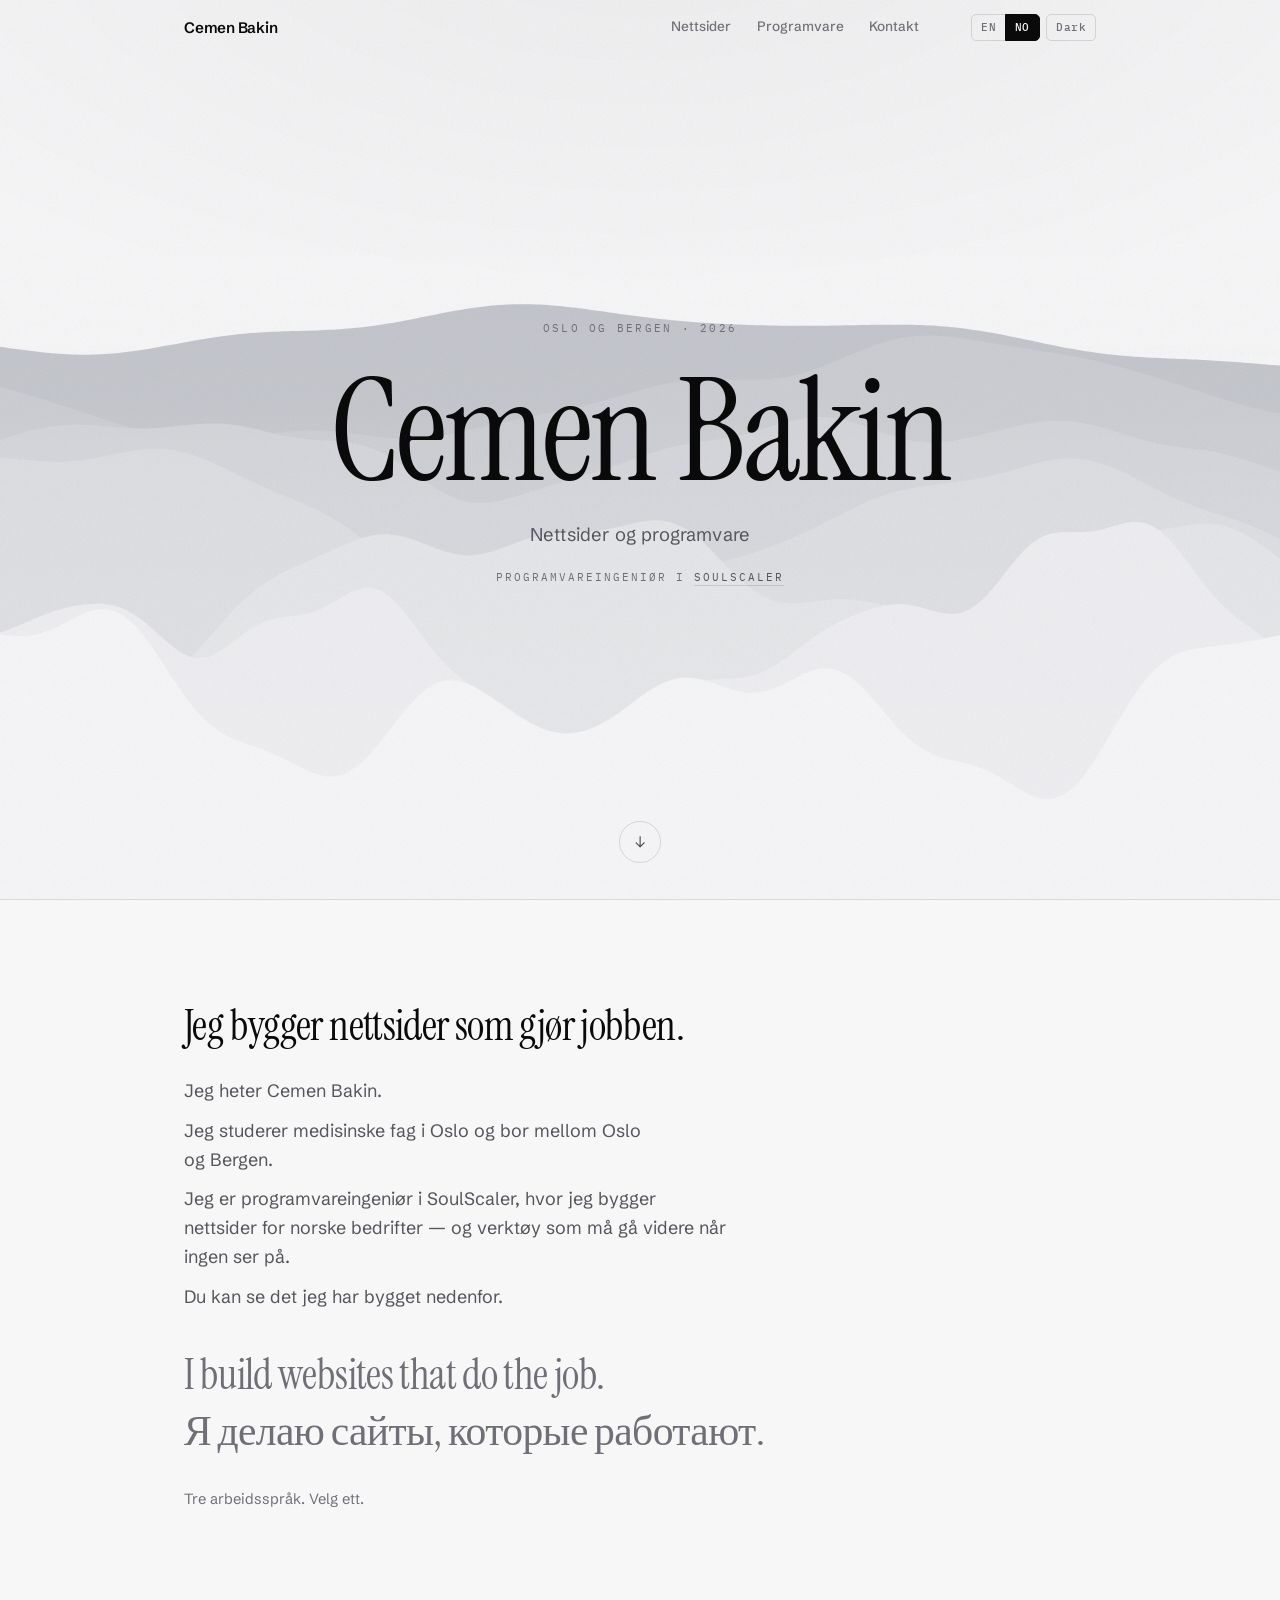
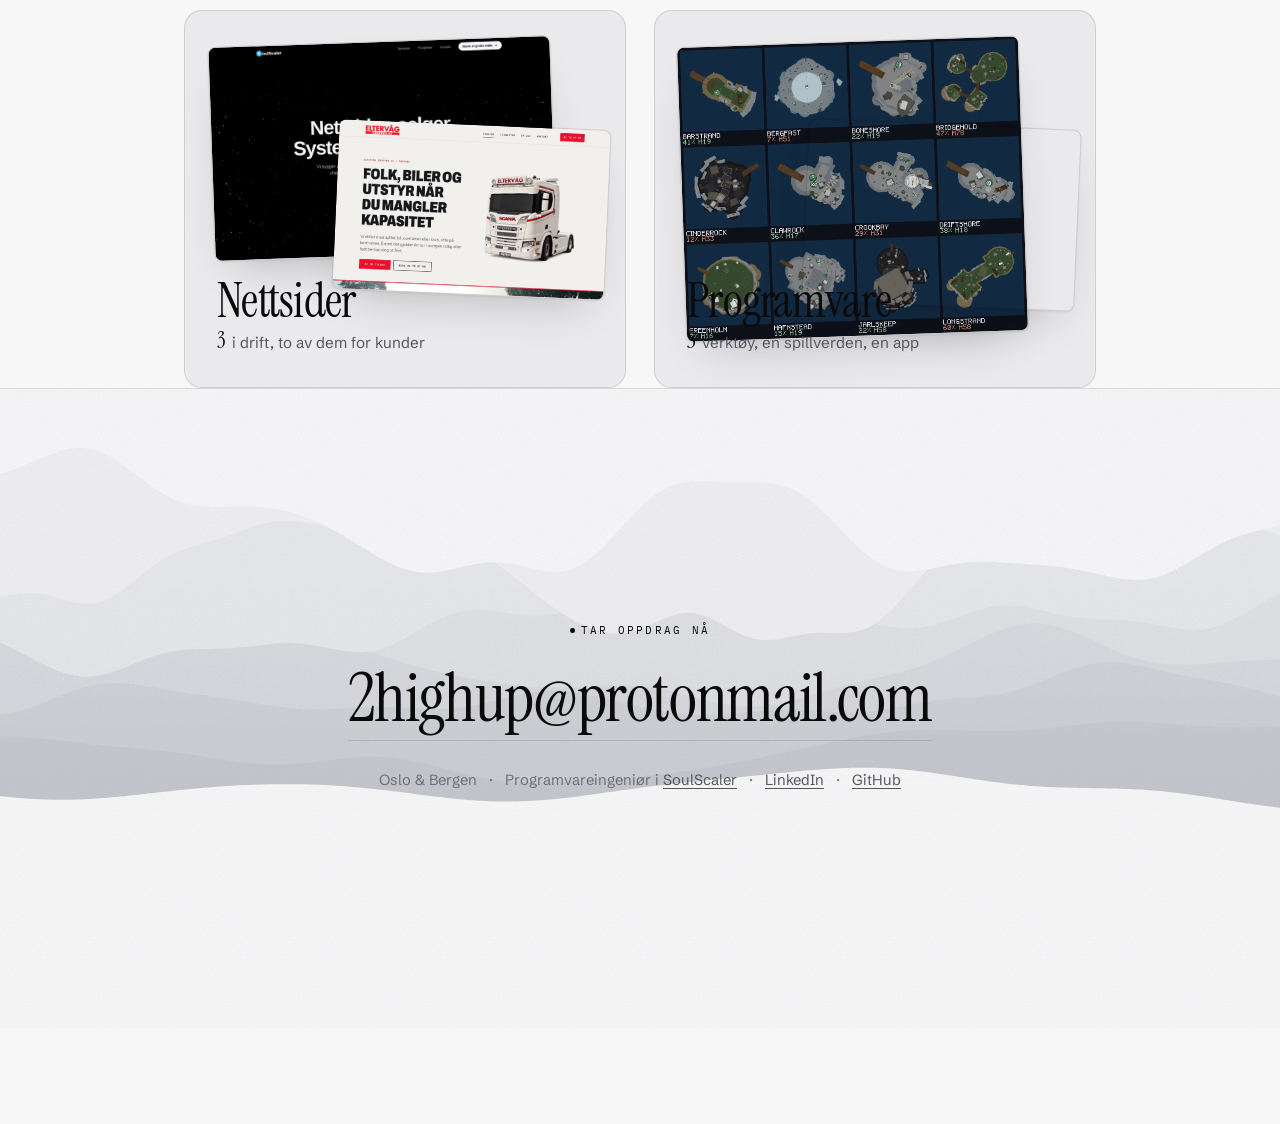
==== index.html @ 37d8dcf6 "Lead the home page with the introduction, then the work The doors came first and the introduction af" ====
<!doctype html>
<html lang="nb" data-lang="nb">
<head>
<meta charset="utf-8">
<meta name="viewport" content="width=device-width, initial-scale=1">
<title>Cemen Bakin — nettsider og programvare</title>
<meta name="description" content="Cemen Bakin er programvareingeniør i SoulScaler og bygger nettsider og programvare for norske bedrifter. Oslo og Bergen; norsk, engelsk og russisk.">
<meta name="color-scheme" content="light dark">
<link rel="canonical" href="https://cemenbakin.no/">
<link rel="icon" href="assets/favicon.svg" type="image/svg+xml">
<meta property="og:title" content="Cemen Bakin — nettsider og programvare">
<meta property="og:description" content="Nettsider og programvare som gjør jobben, og beviser at de gjorde den. Utvalgt arbeid, 2026.">
<meta property="og:type" content="website">
<meta property="og:url" content="https://cemenbakin.no/">
<meta property="og:locale" content="nb_NO">
<meta property="og:site_name" content="Cemen Bakin">
<meta property="og:image" content="https://cemenbakin.no/assets/share.jpg">
<meta property="og:image:width" content="1200">
<meta property="og:image:height" content="630">
<meta property="og:image:alt" content="Cemen Bakin — nettsider og programvare. Programvareingeniør i SoulScaler.">
<meta name="twitter:card" content="summary_large_image">
<link rel="preconnect" href="https://fonts.googleapis.com">
<link rel="preconnect" href="https://fonts.gstatic.com" crossorigin>
<link rel="stylesheet" href="https://fonts.googleapis.com/css2?family=Instrument+Serif:ital@0;1&family=Schibsted+Grotesk:wght@400;500;600;700&family=IBM+Plex+Mono:wght@400;500&display=swap">
<link rel="stylesheet" href="styles.css?v=5">
<style>@view-transition { navigation: auto; }</style>
</head>
<body>

<a class="skip" href="#content" lang="en">Skip to the content</a>
<a class="skip" href="#content" lang="nb">Hopp til innholdet</a>

<!-- One piece of chrome, not three. The bar carries identity, position and the
     two switches; it is also the only thing on the page that changes state as
     you scroll, so the motion is information rather than atmosphere. -->
<header class="topbar" id="topbar">
  <div class="bar">
    <a class="wordmark" href="index.html">Cemen&nbsp;Bakin</a>

    <nav class="secnav" aria-label="Seksjoner" data-l10n="sections">
      <a href="nettsider.html"><span lang="en">Websites</span><span lang="nb">Nettsider</span></a>
      <a href="programvare.html"><span lang="en">Software</span><span lang="nb">Programvare</span></a>
      <a href="#contact"><span lang="en">Contact</span><span lang="nb">Kontakt</span></a>
    </nav>

    <div class="controls">
      <div class="seg" role="group" aria-label="Språk" data-l10n="language">
        <button type="button" data-setlang="en" aria-pressed="false">EN</button>
        <button type="button" data-setlang="nb" aria-pressed="true">NO</button>
      </div>
      <button type="button" class="ghost" id="theme" aria-label="Bytt fargetema" data-l10n="theme">
        <span class="to-dark">Dark</span><span class="to-light">Light</span>
      </button>
    </div>
  </div>
</header>

<!-- The opening is a field, not a card: near-black, a single serif line, and
     the quiet credential row along the bottom. Nothing here is a control
     except the cue, and nothing moves. -->
<section class="hero" id="top">
  <!-- Seven ridges, because Bergen is the city between the seven mountains.
       Drawn in canvas rather than photographed: nothing here is stock. -->
  <canvas class="ridge" aria-hidden="true"></canvas>
  <div class="hero-in">
    <p class="eyebrow"><span lang="en">Oslo &amp; Bergen · 2026</span><span lang="nb">Oslo og Bergen · 2026</span></p>
    <h1>Cemen&nbsp;Bakin</h1>
    <p class="role" lang="en">Websites &amp; software</p>
    <p class="role" lang="nb">Nettsider og programvare</p>
    <p class="affil" lang="en">Software engineer at <a href="https://soulscaler.no" rel="noopener">SoulScaler</a></p>
    <p class="affil" lang="nb">Programvareingeniør i <a href="https://soulscaler.no" rel="noopener">SoulScaler</a></p>
  </div>

  <div class="hero-foot">
    <a class="cue" href="#content" aria-label="Gå til arbeidet" data-l10n="cue"><span aria-hidden="true">&#8595;</span></a>
  </div>
</section>

<div class="sheet">

<main id="content">
<!-- The three languages are demonstrated rather than asserted. A row of
     flags would claim countries, not languages, and a self-reported "fluent"
     is the kind of unverifiable adjective the rest of this site argues
     against. The same sentence, three times, is the evidence itself. -->
<!-- The three languages, and behind each one the same person introducing
     himself in it. This is where the about text went: not deleted, moved
     behind a click and into the language the reader picked. -->
<section id="tongues" aria-label="Språk" data-l10n="tongues">
  <button class="tongue" type="button" lang="nb" aria-expanded="false" aria-controls="bio-nb">
    Jeg bygger nettsider som gjør jobben.
  </button>
  <div class="bio" id="bio-nb" lang="nb" role="region">
    <p><span>Jeg heter Cemen Bakin.</span></p>
    <p><span>Jeg studerer medisinske fag i Oslo og bor mellom Oslo og Bergen.</span></p>
    <p><span>Jeg er programvareingeniør i SoulScaler, hvor jeg bygger nettsider for norske bedrifter — og verktøy som må gå videre når ingen ser på.</span></p>
    <p><span>Du kan se det jeg har bygget nedenfor.</span></p>
  </div>

  <button class="tongue" type="button" lang="en" aria-expanded="false" aria-controls="bio-en">
    I build websites that do the job.
  </button>
  <div class="bio" id="bio-en" lang="en" role="region">
    <p><span>My name is Cemen Bakin.</span></p>
    <p><span>I study medical sciences in Oslo and live between Oslo and Bergen.</span></p>
    <p><span>I am a software engineer at SoulScaler, where I build websites for Norwegian businesses — and tools that have to keep running when nobody is watching.</span></p>
    <p><span>You can see what I have built below.</span></p>
  </div>

  <button class="tongue" type="button" lang="ru" aria-expanded="false" aria-controls="bio-ru">
    Я делаю сайты, которые работают.
  </button>
  <div class="bio" id="bio-ru" lang="ru" role="region">
    <p><span>Меня зовут Cemen Bakin.</span></p>
    <p><span>Я изучаю медицинские науки в Осло и живу между Осло и Бергеном.</span></p>
    <p><span>Я инженер-программист в SoulScaler: делаю сайты для норвежских компаний — и инструменты, которые продолжают работать, когда никто не смотрит.</span></p>
    <p><span>Ниже можно посмотреть, что я сделал.</span></p>
  </div>

  <p class="tongue-note">
    <span lang="en">Three working languages. Pick one.</span>
    <span lang="nb">Tre arbeidsspråk. Velg ett.</span>
  </p>
</section>

<!-- Two doors rather than two paragraphs, and they come after the
     introduction rather than before it: a visitor who has just read who this
     is should find the work under that sentence, not have to scroll back up
     for the person once they have seen the projects. The last line of each
     introduction points down here. -->
<nav class="doors" aria-label="Arbeid" data-l10n="work">
  <a class="door" href="nettsider.html">
    <span class="door-shot">
      <img src="assets/soulscaler.webp" width="1600" height="1000" loading="lazy" decoding="async" alt="">
      <img src="assets/eltervaag.webp" width="1600" height="1000" loading="lazy" decoding="async" alt="">
    </span>
    <span class="door-name" lang="en">Websites</span>
    <span class="door-name" lang="nb">Nettsider</span>
    <span class="door-n"><b>3</b> <span lang="en">live, two of them for clients</span><span lang="nb">i drift, to av dem for kunder</span></span>
  </a>
  <a class="door" href="programvare.html">
    <span class="door-shot">
      <img src="assets/timeheist.webp" width="968" height="835" loading="lazy" decoding="async" alt="">
      <img src="assets/leadbot.webp" width="1650" height="1095" loading="lazy" decoding="async" alt="">
    </span>
    <span class="door-name" lang="en">Software</span>
    <span class="door-name" lang="nb">Programvare</span>
    <span class="door-n"><b>5</b> <span lang="en">tools, a game world, an app</span><span lang="nb">verktøy, en spillverden, en app</span></span>
  </a>
</nav>

</main>

<!-- The page closes the way it opened: the same ridges, turned over, with
     the one thing a visitor actually needs on top of them. Everything that
     used to sit here — an about grid, a method essay, a list of contact rows —
     said more and sold less. -->
<section class="field" id="contact">
  <canvas class="ridge" aria-hidden="true"></canvas>
  <div class="field-in">
    <p class="field-status live"><span lang="en">Taking work now</span><span lang="nb">Tar oppdrag nå</span></p>
    <a class="mailto" href="mailto:2highup@protonmail.com">2highup@protonmail.com</a>
    <p class="field-meta">
      <span>Oslo &amp; Bergen</span>
      <span aria-hidden="true">·</span>
      <span lang="en">Software engineer at <a href="https://soulscaler.no" rel="noopener">SoulScaler</a></span>
      <span lang="nb">Programvareingeniør i <a href="https://soulscaler.no" rel="noopener">SoulScaler</a></span>
      <span aria-hidden="true">·</span>
      <a href="https://www.linkedin.com/in/cemen-bakin-1b6396342/" rel="me noopener">LinkedIn</a>
      <span aria-hidden="true">·</span>
      <a href="https://github.com/CemenBakinDev" rel="me noopener">GitHub</a>
    </p>
  </div>
</section>

</div><!-- /.sheet -->

<script src="hero.js?v=5" defer></script>
<script src="main.js?v=5" defer></script>
</body>
</html>
---- styles.css ----
/* ==========================================================================
   Cemen Bakin — portfolio

   Five rules this stylesheet keeps:
   1. The page has no accent colour. Every colour you see belongs to the work
      being shown. Emphasis is contrast, an underline, or a dot — never a hue.
   2. Dark is the ground the page was designed on; light is a proper
      inversion of it, not an afterthought.
   3. Depth is spent once, on the evidence: the stage a screenshot sits on.
      Nothing else on the page is a card.
   4. The serif appears four times — the name, the project titles, the two
      closing statements. Everywhere else is the grotesque.
   5. Nothing moves except the bar, marking where you are.
   ========================================================================== */

/* --- tokens ---------------------------------------------------------------
   Dark first: the bare :root is the dark palette, and light is re-declared
   under an explicit choice or a light OS. */

:root {
  --ground:   #0a0a0b;
  --raise:    #141416;   /* the stage the evidence sits on */
  --ink:      #f5f5f6;
  --ink-2:    #a2a2a8;
  --ink-3:    #84848c;   /* 5.3:1 on --ground */
  --line:     #f5f5f61f;
  --line-2:   #f5f5f610;
  --bar:      #0a0a0bd4;
  --lift:     0 2px 8px #00000066, 0 28px 60px -24px #000000cc;
  --sheen:    radial-gradient(120% 80% at 50% -10%, #ffffff12, transparent 60%);

  --serif: "Instrument Serif", "Iowan Old Style", Palatino, Georgia, serif;
  --sans:  "Schibsted Grotesk", ui-sans-serif, system-ui, -apple-system, "Segoe UI", Helvetica, Arial, sans-serif;
  --mono:  "IBM Plex Mono", ui-monospace, SFMono-Regular, "SF Mono", Menlo, Consolas, monospace;

  --measure: 36rem;
  --sheet:   64rem;
  --gutter:  clamp(1.25rem, 5vw, 3.5rem);
  --bar-h:   3.5rem;

  /* Static film grain. It is a texture, not an animation — the hero has
     depth without anything on it moving. */
  --grain: url("data:image/svg+xml,%3Csvg xmlns='http://www.w3.org/2000/svg' width='200' height='200'%3E%3Cfilter id='n'%3E%3CfeTurbulence type='fractalNoise' baseFrequency='0.82' numOctaves='4' stitchTiles='stitch'/%3E%3C/filter%3E%3Crect width='200' height='200' filter='url(%23n)'/%3E%3C/svg%3E");

  color-scheme: dark light;
}

@media (prefers-color-scheme: light) {
  :root:not([data-theme="dark"]) {
    --ground: #f7f7f8;
    --raise:  #eaeaec;
    --ink:    #0a0a0b;
    --ink-2:  #55555c;
    --ink-3:  #6f6f77;   /* 4.7:1 on --ground */
    --line:   #0a0a0b20;
    --line-2: #0a0a0b0d;
    --bar:    #f7f7f8d4;
    --lift:   0 1px 2px #0a0a0b0f, 0 22px 48px -22px #0a0a0b3d;
    --sheen:  radial-gradient(120% 80% at 50% -10%, #0a0a0b0a, transparent 60%);
  }
}

:root[data-theme="light"] {
  --ground: #f7f7f8;
  --raise:  #eaeaec;
  --ink:    #0a0a0b;
  --ink-2:  #55555c;
  --ink-3:  #6f6f77;   /* 4.7:1 on --ground */
  --line:   #0a0a0b20;
  --line-2: #0a0a0b0d;
  --bar:    #f7f7f8d4;
  --lift:   0 1px 2px #0a0a0b0f, 0 22px 48px -22px #0a0a0b3d;
  --sheen:  radial-gradient(120% 80% at 50% -10%, #0a0a0b0a, transparent 60%);
}

/* --- reset --------------------------------------------------------------- */

*, *::before, *::after { box-sizing: border-box; }

html {
  -webkit-text-size-adjust: 100%;
  scroll-behavior: smooth;
  scroll-padding-top: calc(var(--bar-h) + 1.5rem);
}
@media (prefers-reduced-motion: reduce) { html { scroll-behavior: auto; } }

body {
  margin: 0;
  background: var(--ground);
  color: var(--ink);
  font-family: var(--sans);
  font-size: 1.0625rem;
  line-height: 1.65;
  font-feature-settings: "kern", "liga";
  -webkit-font-smoothing: antialiased;
  text-rendering: optimizeLegibility;
  overflow-x: hidden;   /* the full-bleed stages measure against the viewport */
}

img { max-width: 100%; height: auto; display: block; }
[hidden] { display: none !important; }

/* --- language switching --------------------------------------------------
   Both languages ship in the markup; CSS reveals one. No JS needed to read
   the page, and view-source stays legible. */

[data-lang="en"] [lang="nb"] { display: none; }
[data-lang="nb"] [lang="en"] { display: none; }


/* --- selection -----------------------------------------------------------
   The page never defined this, so a drag got the browser's system highlight —
   usually a saturated blue — laid over a near-black ground, and over the grain
   layer, which composites with mix-blend-mode and dirties it further. On a
   page with no accent colour that reads as a rendering fault rather than a
   selection. Ink on paper, inverted, in both themes. */

::selection {
  background: var(--ink);
  color: var(--ground);
  text-shadow: none;
}
::-moz-selection {
  background: var(--ink);
  color: var(--ground);
  text-shadow: none;
}
/* The grain sits above the text and blends; excluding it keeps a selection
   crisp instead of tinting it. */
.hero::after, .field::after { user-select: none; }

/* --- focus & skip -------------------------------------------------------- */

:focus-visible {
  outline: 2px solid var(--ink);
  outline-offset: 3px;
  border-radius: 3px;
}

.skip {
  position: fixed; top: 0; left: 0; z-index: 100;
  padding: .7rem 1.1rem;
  background: var(--ink); color: var(--ground);
  font: 500 .85rem/1 var(--sans);
  text-decoration: none;
  transform: translateY(-120%);
}
.skip:focus { transform: none; }

/* --- the bar -------------------------------------------------------------
   It starts invisible over the opening field and materialises once the hero
   is behind you, so the first screen is only the name. */

.topbar {
  position: fixed; inset: 0 0 auto;
  z-index: 50;
  height: var(--bar-h);
  background: transparent;
  border-bottom: 1px solid transparent;
  transition: background-color .35s ease, border-color .35s ease, backdrop-filter .35s ease;
}
.topbar.is-scrolled {
  background: var(--bar);
  border-bottom-color: var(--line);
  -webkit-backdrop-filter: saturate(180%) blur(16px);
  backdrop-filter: saturate(180%) blur(16px);
}
@media (prefers-reduced-motion: reduce) { .topbar { transition: none; } }

.bar {
  max-width: var(--sheet);
  height: 100%;
  margin: 0 auto;
  padding: 0 var(--gutter);
  display: flex; align-items: center; gap: 1.25rem;
}

.wordmark {
  font-weight: 600;
  font-size: .95rem;
  letter-spacing: -.015em;
  color: var(--ink);
  text-decoration: none;
  white-space: nowrap;
  margin-right: auto;
}

.secnav { display: flex; gap: clamp(.8rem, 2.2vw, 1.6rem); }
.secnav a {
  position: relative;
  padding: .25rem 0;
  font-size: .85rem;
  font-weight: 500;
  color: var(--ink-3);
  text-decoration: none;
  white-space: nowrap;
  transition: color .2s ease;
}
.secnav a:hover { color: var(--ink); }
/* the one moving mark: a hairline that grows under the section you are in */
.secnav a::after {
  content: "";
  position: absolute; left: 0; right: 0; bottom: -.15rem;
  height: 1.5px; border-radius: 1px;
  background: currentColor;
  transform: scaleX(0); transform-origin: left;
  transition: transform .34s cubic-bezier(.22,.61,.36,1);
}
.secnav a[aria-current="true"],
.secnav a[aria-current="page"] { color: var(--ink); }
.secnav a[aria-current="true"]::after,
.secnav a[aria-current="page"]::after { transform: scaleX(1); }
@media (prefers-reduced-motion: reduce) { .secnav a::after { transition: none; } }

/* Below the breakpoint the section links would crowd the switches out; the
   wordmark still returns you to the top. */
@media (max-width: 53.999rem) { .secnav { display: none; } }

.controls {
  display: flex; gap: .4rem; align-items: center;
  margin-left: clamp(.9rem, 2.5vw, 2rem);
}

.controls button {
  font: 500 .7rem/1 var(--mono);
  letter-spacing: .05em;
  color: var(--ink-3);
  background: transparent;
  border: 1px solid var(--line);
  padding: .42rem .55rem;
  cursor: pointer;
  transition: color .15s, border-color .15s, background-color .15s;
}
.controls button:hover { color: var(--ink); border-color: var(--ink-3); }

.seg { display: flex; }
.seg button:first-child { border-radius: 5px 0 0 5px; }
.seg button:last-child  { border-radius: 0 5px 5px 0; margin-left: -1px; }
.seg button[aria-pressed="true"] {
  color: var(--ground);
  background: var(--ink);
  border-color: var(--ink);
  position: relative; z-index: 1;
}
.ghost { border-radius: 5px; }

/* The button names the theme it will switch *to*, not the one you are in.
   Dark is the default ground, so it offers Light until told otherwise. */
.to-dark { display: none; }
:root[data-theme="light"] .to-dark  { display: inline; }
:root[data-theme="light"] .to-light { display: none; }
@media (prefers-color-scheme: light) {
  :root:not([data-theme="dark"]) .to-dark  { display: inline; }
  :root:not([data-theme="dark"]) .to-light { display: none; }
}

/* --- the opening field ---------------------------------------------------
   Full width, just under a screen tall so the first section shows its edge.
   The grain gives it depth without anything on it moving. */

.hero {
  position: relative;
  min-height: 100vh;
  min-height: 100svh;   /* the mobile browser chrome must not crop the name */
  padding: calc(var(--bar-h) + 2rem) var(--gutter) clamp(1.5rem, 4vh, 2.5rem);
  display: grid;
  grid-template-rows: 1fr auto;
  align-items: center;
  isolation: isolate;
  border-bottom: 1px solid var(--line);
}
.hero::before {
  content: "";
  position: absolute; inset: 0; z-index: -1;
  background: var(--sheen);
}
/* The ridges sit under the grain and over the sheen. The canvas is sized in
   CSS and its backing store in JS, so it stays sharp on a retina screen. */
.ridge {
  position: absolute; inset: 0; z-index: -1;
  width: 100%; height: 100%;
  display: block;
}

.hero::after {
  content: "";
  position: absolute; inset: 0; z-index: -1;
  background-image: var(--grain);
  background-size: 200px 200px;
  opacity: .16;
  mix-blend-mode: overlay;
  pointer-events: none;
}
:root[data-theme="light"] .hero::after { opacity: .1; mix-blend-mode: multiply; }
@media (prefers-color-scheme: light) {
  :root:not([data-theme="dark"]) .hero::after { opacity: .1; mix-blend-mode: multiply; }
}

.hero-in {
  position: relative;
  max-width: var(--sheet);
  width: 100%;
  margin: 0 auto;
  text-align: center;
  align-self: center;
}

.hero-foot { position: relative; }

.eyebrow {
  margin: 0 0 clamp(1.25rem, 3.5vh, 2rem);
  font: 400 .7rem/1 var(--mono);
  letter-spacing: .2em;
  text-transform: uppercase;
  color: var(--ink-3);
}

h1 {
  margin: 0;
  font-family: var(--serif);
  font-weight: 400;
  font-size: clamp(3.4rem, 13vw, 9rem);
  line-height: .92;
  letter-spacing: -.02em;
  text-wrap: balance;
}

.role {
  margin: clamp(1rem, 2.5vh, 1.6rem) 0 0;
  font-size: clamp(1rem, 2vw, 1.15rem);
  font-weight: 400;
  letter-spacing: .01em;
  color: var(--ink-2);
}

/* The affiliation answers what a name and a discipline leave open: who he does
   it for. It is set like the eyebrow above the name rather than as a third
   headline, so the two of them frame the name as a pair — and it is a link,
   because a studio you can open is a check the reader can make. */
.affil {
  margin: clamp(.85rem, 2vh, 1.2rem) 0 0;
  font: 400 .7rem/1.6 var(--mono);
  letter-spacing: .18em;
  text-transform: uppercase;
  color: var(--ink-3);
}
.affil a {
  color: var(--ink-2);
  text-decoration: none;
  border-bottom: 1px solid var(--line);
  padding-bottom: .15em;
  transition: color .2s ease, border-color .2s ease;
}
.affil a:hover { color: var(--ink); border-bottom-color: var(--ink-3); }
@media (prefers-reduced-motion: reduce) { .affil a { transition: none; } }

/* Nothing but the cue lives down here now, so it sits on the centre line
   under the name rather than off in a corner on its own. */
.hero-foot {
  max-width: var(--sheet);
  width: 100%;
  margin: 0 auto;
  display: grid;
  justify-items: center;
}

.cue {
  display: grid; place-items: center;
  width: 2.6rem; height: 2.6rem;
  border: 1px solid var(--line);
  border-radius: 50%;
  color: var(--ink-2);
  text-decoration: none;
  font-size: 1rem;
  transition: color .2s ease, border-color .2s ease;
}
.cue:hover { color: var(--ink); border-color: var(--ink-3); }


/* --- arriving on a page --------------------------------------------------
   Cross-document view transitions where the browser has them (the
   @view-transition rule sits in each page's head), and this as the floor
   everywhere else. No fill mode: if the animation never runs, the content is
   simply there — the same rule the panel reveal learned the hard way. */

@keyframes page-in {
  from { opacity: 0; transform: translateY(10px); }
}
main, .hero-in, .hero-foot {
  animation: page-in .55s cubic-bezier(.22, .61, .36, 1);
}
@media (prefers-reduced-motion: reduce) {
  main, .hero-in, .hero-foot { animation: none; }
  ::view-transition-group(*),
  ::view-transition-old(*),
  ::view-transition-new(*) { animation: none !important; }
}

/* --- the two doors -------------------------------------------------------
   The home page's whole job is to be the shortest route into the work, so it
   offers two doors and gets out of the way. Each shows what is behind it
   rather than describing it: two screenshots, the name, and a count. */

.doors {
  display: grid;
  gap: clamp(1rem, 2.5vw, 1.75rem);
  padding-top: clamp(3rem, 9vh, 5.5rem);
}

/* The introduction now sits above the doors, and both carried their own air:
   the two paddings stacked into a dead field with nothing in it. The one below
   the introduction is enough for both. */
#tongues + .doors { padding-top: 0; }
@media (min-width: 52rem) { .doors { grid-template-columns: 1fr 1fr; } }

.door {
  position: relative;
  display: grid;
  align-content: end;
  gap: .3rem;
  min-height: clamp(19rem, 42vh, 27rem);
  padding: clamp(1.25rem, 3vw, 2rem);
  border: 1px solid var(--line);
  border-radius: 18px;
  background: var(--raise);
  color: inherit;
  text-decoration: none;
  overflow: hidden;
  isolation: isolate;
  transition: border-color .3s ease;
}
.door:hover { border-color: var(--ink-3); }

/* Two shots, the back one peeking out from behind the front — enough to say
   "there is more than one of these" without a caption saying so. */
.door-shot { position: absolute; inset: 0; z-index: -1; }
.door-shot img {
  position: absolute;
  border-radius: 8px;
  border: 1px solid var(--line);
  box-shadow: var(--lift);
  transition: transform .5s cubic-bezier(.22, .61, .36, 1);
}
.door-shot img:first-child {
  width: 78%; left: 6%; top: 8%;
  transform: rotate(-2deg);
}
.door-shot img:last-child {
  width: 62%; right: 4%; top: 30%;
  transform: rotate(2.5deg);
}
@media (prefers-reduced-motion: no-preference) {
  .door:hover .door-shot img:first-child { transform: rotate(-2deg) translateY(-8px) scale(1.02); }
  .door:hover .door-shot img:last-child  { transform: rotate(2.5deg) translateY(-4px) scale(1.02); }
}
/* the ground the names sit on, so they stay readable over the shots */
.door::before {
  content: "";
  position: absolute; inset: 0; z-index: -1;
  background: linear-gradient(to top,
    var(--raise) 22%,
    color-mix(in srgb, var(--raise) 72%, transparent) 45%,
    transparent 72%);
}

.door-name {
  font-family: var(--serif);
  font-weight: 400;
  font-size: clamp(2.1rem, 5vw, 3rem);
  line-height: 1;
  letter-spacing: -.015em;
}
.door-n { font-size: .95rem; color: var(--ink-2); }
.door-n b {
  font-family: var(--serif);
  font-weight: 400;
  font-size: 1.5em;
  line-height: .8;
  color: var(--ink);
  margin-right: .1em;
}


/* --- the closing field ---------------------------------------------------
   The page ends the way it began. Everything that used to sit here — an about
   grid, a method essay, a column of contact rows — was the same shape repeated
   six times down the page, which is both what makes a page feel generated and
   what buries the one thing a visitor came to find. This is that one thing. */

.field {
  position: relative;
  min-height: min(78vh, 40rem);
  margin-inline: calc(50% - 50vw);
  padding: clamp(4rem, 12vh, 7rem) var(--gutter);
  display: grid;
  place-items: center;
  text-align: center;
  isolation: isolate;
  border-top: 1px solid var(--line);
  overflow: hidden;
}
.field::after {
  content: "";
  position: absolute; inset: 0; z-index: -1;
  background-image: var(--grain);
  background-size: 200px 200px;
  opacity: .16;
  mix-blend-mode: overlay;
  pointer-events: none;
}
:root[data-theme="light"] .field::after { opacity: .1; mix-blend-mode: multiply; }
@media (prefers-color-scheme: light) {
  :root:not([data-theme="dark"]) .field::after { opacity: .1; mix-blend-mode: multiply; }
}

.field-in { position: relative; display: grid; gap: clamp(1rem, 3vh, 1.75rem); }

.field-status {
  margin: 0;
  font: 400 .7rem/1 var(--mono);
  letter-spacing: .2em;
  text-transform: uppercase;
  color: var(--ink-2);
}
.field-status::before { vertical-align: .08em; }

/* The address is the largest thing on the page after the name. It is the
   whole point of the page, so it is allowed to be. */
.mailto {
  font-family: var(--serif);
  font-weight: 400;
  font-size: clamp(1.75rem, 6.5vw, 4.25rem);
  line-height: 1;
  letter-spacing: -.02em;
  color: var(--ink);
  text-decoration: none;
  word-break: break-word;
  border-bottom: 1px solid var(--line);
  padding-bottom: .12em;
  transition: border-color .25s ease;
}
.mailto:hover { border-bottom-color: var(--ink); }

.field-meta {
  margin: 0;
  display: flex; flex-wrap: wrap; justify-content: center; gap: .5rem .75rem;
  font-size: .92rem;
  color: var(--ink-3);
}
.field-meta a { color: var(--ink-2); }
.field-meta a:hover { color: var(--ink); }

/* --- the three languages -------------------------------------------------
   Shown, not claimed. This is the one block on the page that ignores the
   EN/NO switch on purpose: all three lines are always visible, because the
   point is that all three exist. */

#tongues {
  padding: clamp(4rem, 11vh, 6.5rem) 0 clamp(4rem, 11vh, 6.5rem);
  display: grid;
  gap: .1rem;
}
[data-lang] #tongues .tongue { display: block; }
.tongue {
  display: block;
  width: 100%;
  margin: 0;
  padding: .1rem 0;
  border: 0;
  background: none;
  text-align: left;
  cursor: pointer;
  font-family: var(--serif);
  font-weight: 400;
  font-size: clamp(1.5rem, 4vw, 2.6rem);
  line-height: 1.22;
  letter-spacing: -.015em;
  color: var(--ink-3);
  transition: color .3s ease;
}
.tongue:hover { color: var(--ink); }

.tongue-note {
  margin: clamp(1.25rem, 3vh, 2rem) 0 0;
  font-size: .92rem;
  color: var(--ink-3);
}

/* the line you have opened leads; the other two step back */
#tongues[data-enhanced] .tongue[aria-expanded="true"] { color: var(--ink); }
#tongues[data-enhanced]:has(.tongue[aria-expanded="true"]) .tongue[aria-expanded="false"] {
  color: var(--ink-3);
}

/* --- what is behind a sentence ------------------------------------------
   Open by default, so with the script blocked all three introductions are
   simply there. main.js stamps the section and closes them — the enhancement
   hides, it never reveals. Same rule as the project panels. */

.bio {
  max-width: 34rem;
  padding: clamp(1rem, 2.5vh, 1.5rem) 0 clamp(1.5rem, 4vh, 2.25rem);
}
[data-lang] #tongues .bio { display: block; }
#tongues[data-enhanced] .bio { display: none; }
#tongues[data-enhanced] .bio.is-open { display: block; }

.bio p {
  margin: 0;
  font-size: clamp(1rem, 1.9vw, 1.12rem);
  line-height: 1.6;
  color: var(--ink-2);
  text-wrap: pretty;
}
.bio p + p { margin-top: .7rem; }

/* The lines arrive one after another. Position only — never opacity, and
   never a clip the line starts outside of: an animation that stalls at its
   first frame must not be able to hide the text. Stalled, this is 10px low
   and perfectly readable. */
@keyframes line-in { from { transform: translateY(10px); } }

#tongues[data-enhanced] .bio.is-open p span {
  display: block;
  animation: line-in .5s cubic-bezier(.22, .61, .36, 1);
}
.bio.is-open p:nth-child(1) span { animation-delay: .00s; }
.bio.is-open p:nth-child(2) span { animation-delay: .07s; }
.bio.is-open p:nth-child(3) span { animation-delay: .14s; }
.bio.is-open p:nth-child(4) span { animation-delay: .21s; }

@media (prefers-reduced-motion: reduce) {
  #tongues[data-enhanced] .bio.is-open p span { animation: none; }
}
/* the line matching the language you are reading the site in leads */
[data-lang="en"] .tongue[lang="en"],
[data-lang="nb"] .tongue[lang="nb"] { color: var(--ink); }

/* --- page frame ---------------------------------------------------------- */

.sheet {
  max-width: var(--sheet);
  margin: 0 auto;
  padding: 0 var(--gutter) 6rem;
}

/* The prose column is narrower than the sheet on purpose: the evidence is
   allowed to run wider than the argument. */
.prose { max-width: var(--measure); }
.prose > p { margin: 1.5rem 0 0; text-wrap: pretty; }
.prose > p:first-child { margin-top: 0; }

.sec {
  margin: 0 0 clamp(1.5rem, 4vh, 2.25rem);
  padding-top: clamp(4rem, 11vh, 7rem);
  font: 400 .7rem/1 var(--mono);
  letter-spacing: .2em; text-transform: uppercase;
  color: var(--ink-3);
}
.sec::after {
  content: ""; display: block;
  height: 1px; background: var(--line);
  margin-top: .95rem;
}
#sites > .sec { padding-top: clamp(3rem, 8vh, 4.5rem); }

.sec-lede {
  max-width: var(--measure);
  margin: 0 0 clamp(2.5rem, 6vh, 4rem);
  font-size: clamp(1.05rem, 2vw, 1.18rem);
  line-height: 1.5;
  color: var(--ink-2);
  text-wrap: pretty;
}


/* --- the websites track --------------------------------------------------
   The only thing on the page that moves sideways. It is an ordinary scroll
   container with snap points: trackpad, touch, arrow keys and the two buttons
   all drive it, and with JavaScript blocked it is still a scrollable row.
   The wheel is never hijacked — scrolling down the page always scrolls down. */

.track-head {
  display: grid;
  gap: 1.5rem;
  align-items: end;
}
@media (min-width: 48rem) {
  .track-head { grid-template-columns: minmax(0, 1fr) auto; }
}
.track-head .sec { padding-top: clamp(3rem, 8vh, 4.5rem); }
.track-head .sec-lede { margin-bottom: 0; }

/* The counter and the arrows are driven entirely by main.js, so they stay
   hidden until it has stamped the section. Without the script the row is
   still scrollable by touch and trackpad — but a counter reading "1 / 1" and
   two buttons that do nothing would be worse than no controls at all. */
.track-nav { display: none; }
[data-enhanced] .track-nav {
  display: flex; align-items: center; gap: 1rem;
  padding-bottom: .2rem;
}
.track-count {
  margin: 0;
  font: 400 .72rem/1 var(--mono);
  letter-spacing: .12em;
  color: var(--ink-3);
}
.track-count .num:first-child { color: var(--ink); }

.track-btns { display: flex; gap: .4rem; }
.tbtn {
  display: grid; place-items: center;
  width: 2.4rem; height: 2.4rem;
  border: 1px solid var(--line);
  border-radius: 50%;
  background: transparent;
  color: var(--ink-2);
  font-size: .95rem;
  cursor: pointer;
  transition: color .2s ease, border-color .2s ease, opacity .2s ease;
}
.tbtn:hover:not([aria-disabled="true"]) { color: var(--ink); border-color: var(--ink-3); }
.tbtn[aria-disabled="true"] { opacity: .3; cursor: default; }

.track {
  /* The inset lines the first card up with the section heading above it, and
     scroll-padding repeats it — without that, the snap point is the card's own
     edge and the browser scrolls the inset away on load. */
  --track-inset: max(var(--gutter), calc(50vw - var(--sheet) / 2 + var(--gutter)));

  margin-inline: calc(50% - 50vw);
  margin-top: clamp(2rem, 5vh, 3rem);
  padding-inline: var(--track-inset);
  scroll-padding-inline: var(--track-inset);
  display: flex;
  gap: clamp(.75rem, 1.6vw, 1.25rem);
  padding-block: .5rem;   /* room for the hover lift */
  overflow-x: auto;
  overscroll-behavior-x: contain;
  /* proximity, not mandatory: the buttons page by a screenful, and hard
     snapping would drag every page back onto a card boundary. */
  scroll-snap-type: x proximity;
  scrollbar-width: thin;
  scrollbar-color: var(--line) transparent;
}
.track:focus-visible { outline-offset: -2px; }
.track::-webkit-scrollbar { height: 6px; }
.track::-webkit-scrollbar-thumb { background: var(--line); border-radius: 3px; }

/* --- a card in the row ---------------------------------------------------
   Small on purpose: the row is an index, not the work. Everything a card
   claims is a fact you can check without opening it — who it was for, what
   trade, what it runs on. */

.pcard {
  flex: 0 0 min(78vw, 19rem);
  /* no "read more" line: the whole card is the link, and the arrow was
     furniture. The open state is carried by the border instead. */
  /* #sites overrides this below: the two client sites are the sales argument,
     so they get the bigger card and the row that visibly runs off the edge. */
  scroll-snap-align: start;
  display: grid;
  gap: .85rem;
  padding: .75rem .75rem 1.1rem;
  border: 1px solid var(--line);
  border-radius: 14px;
  background: var(--raise);
  color: inherit;
  text-decoration: none;
  transition: border-color .2s ease, transform .3s cubic-bezier(.22,.61,.36,1);
}
.pcard:hover { border-color: var(--ink-3); }
@media (prefers-reduced-motion: no-preference) {
  .pcard:hover { transform: translateY(-3px); }
}
.pcard.is-open { border-color: var(--ink); }

#sites .pcard { flex-basis: min(84vw, 30rem); }
#sites .pcard-name { font-size: 1.25rem; }

[data-enhanced].no-scroll .track-nav { display: none; }

.pcard-shot {
  display: block;
  aspect-ratio: 16 / 10;
  overflow: hidden;
  border-radius: 8px;
  border: 1px solid var(--line-2);
  background: var(--ground);
}
.pcard-shot img {
  width: 100%; height: 100%;
  object-fit: cover;
  object-position: top center;
}

.pcard-text { display: block; }
.pcard-name {
  display: block;
  font-size: 1.02rem;
  font-weight: 600;
  letter-spacing: -.015em;
  line-height: 1.25;
}
.pcard-sub {
  display: block;
  margin-top: .2rem;
  font: 400 .72rem/1.4 var(--mono);
  color: var(--ink-3);
}

/* --- the write-up a card opens ------------------------------------------
   With the script blocked these are simply all open, which is the honest
   fallback: the enhancement collapses them, it does not reveal them. */

.details { margin-top: clamp(2rem, 5vh, 3rem); }
.detail + .detail { margin-top: clamp(2rem, 5vh, 3rem); }

[data-enhanced] .details { margin-top: 0; }
[data-enhanced] .detail { display: none; margin-top: 0; }
[data-enhanced] .detail.is-open {
  display: block;
  border-top: 1px solid var(--line);
  animation: reveal .4s cubic-bezier(.22,.61,.36,1);
}

/* Two rules learned the hard way, both about motion that can hide content.
   The height is not interpolated: the 0fr/1fr grid trick resolves to zero
   here (an auto-height grid has no free space, and overflow:hidden takes the
   item's automatic minimum down with it), so the panel opened to exactly its
   own padding. And the reveal animates position only, never opacity — an
   animation that stalls at its first frame would otherwise leave the panel
   present, occupying its full height, and invisible. */
@keyframes reveal {
  from { transform: translateY(-8px); }
}
@media (prefers-reduced-motion: reduce) {
  [data-enhanced] .detail.is-open { animation: none; }
}

.detail-in { padding-top: clamp(2rem, 5vh, 3rem); }

/* Inside a panel the media leads and the argument follows it. */
.detail .wcard-body { margin-top: clamp(2rem, 5vh, 3rem); }
.detail .wcard-body h3, .detail .case-head h3 {
  margin: 0;
  font-family: var(--serif);
  font-weight: 400;
  font-size: clamp(2.1rem, 5vw, 3.1rem);
  line-height: 1;
  letter-spacing: -.015em;
  text-wrap: balance;
}
.detail .prose { margin-top: clamp(1.5rem, 4vh, 2.25rem); }

.detail-close { margin: clamp(2rem, 5vh, 3rem) 0 0; }
.detail-close button {
  font: 500 .85rem/1.4 var(--sans);
  color: var(--ink-3);
  background: transparent;
  border: 0;
  padding: 0;
  cursor: pointer;
  text-decoration: underline;
  text-underline-offset: .22em;
  transition: color .2s ease;
}
.detail-close button:hover { color: var(--ink); }

/* Inside a panel the stage is a panel, not a full-bleed band. */
.detail .stage {
  margin-inline: 0;
  padding: clamp(1rem, 2.5vw, 2rem);
  border: 1px solid var(--line);
  border-radius: 16px;
  display: grid;
  gap: clamp(1rem, 2vw, 1.5rem);
  grid-template-columns: minmax(0, 1fr);
  justify-items: center;
}
@media (min-width: 42rem) {
  .detail .stage { grid-template-columns: minmax(0, 1fr) minmax(0, 9rem); align-items: end; }
}
.detail .stage .mob { max-width: 9rem; }
@media (max-width: 41.999rem) { .detail .stage .mob { max-width: 7rem; } }

/* --- the stage the evidence sits on -------------------------------------- */

.stage {
  margin-inline: calc(50% - 50vw);
  padding: clamp(1.75rem, 5vw, 4.5rem) var(--gutter);
  background: var(--raise);
  border-top: 1px solid var(--line);
  border-bottom: 1px solid var(--line);
  display: grid;
  gap: clamp(1.25rem, 3vw, 2.5rem);
  justify-items: center;
  justify-content: center;
}
@media (min-width: 62rem) {
  .stage {
    grid-template-columns: minmax(0, 58rem) minmax(0, 13rem);
    align-items: end;
  }
}
.stage img {
  border-radius: 10px;
  border: 1px solid var(--line);
  box-shadow: var(--lift);
}
.stage .desk { width: 100%; }
.stage .mob  { width: 100%; max-width: 11rem; border-radius: 16px; }
@media (min-width: 62rem) { .stage .mob { max-width: none; } }

.wcard-body h3, .case-head h3 {
  margin: 0;
  font-family: var(--serif);
  font-weight: 400;
  font-size: clamp(2.4rem, 6vw, 4rem);
  line-height: 1;
  letter-spacing: -.015em;
  text-wrap: balance;
}

.sub {
  margin: .9rem 0 0;
  max-width: var(--measure);
  font-size: clamp(1.1rem, 2.2vw, 1.32rem);
  line-height: 1.4;
  letter-spacing: -.01em;
  color: var(--ink-2);
  text-wrap: pretty;
}

.visit { margin: clamp(1.75rem, 4vh, 2.5rem) 0 0; }
.visit a {
  font: 500 .95rem/1 var(--mono);
  letter-spacing: .02em;
}

/* --- the specification strip --------------------------------------------- */

.specs {
  display: grid;
  grid-template-columns: repeat(auto-fit, minmax(11rem, 1fr));
  gap: 1.5rem clamp(1.25rem, 3vw, 2.5rem);
  margin: clamp(2rem, 5vh, 2.75rem) 0 0;
  padding: 1.5rem 0;
  border-top: 1px solid var(--line);
  border-bottom: 1px solid var(--line);
}
.specs > div.wide { grid-column: 1 / -1; }
.specs dt {
  font: 400 .65rem/1 var(--mono);
  letter-spacing: .13em; text-transform: uppercase;
  color: var(--ink-3);
  margin-bottom: .5rem;
}
.specs dd { margin: 0; font-size: .92rem; line-height: 1.4; color: var(--ink-2); }
.specs dd a { color: inherit; text-decoration-color: var(--line); }
.specs dd a:hover { color: var(--ink); text-decoration-color: currentColor; }

.chips { list-style: none; margin: 0; padding: 0;
  display: flex; flex-wrap: wrap; gap: .35rem; }
.chips li {
  font: 400 .68rem/1 var(--mono);
  color: var(--ink-3);
  border: 1px solid var(--line);
  border-radius: 4px;
  padding: .36rem .48rem;
  white-space: nowrap;
}

/* "live" is a state, so it is marked with a dot rather than a colour — there
   is no accent hue on this page to spend on it. */
.live { color: var(--ink); }
.live::before {
  content: ""; display: inline-block;
  width: .42em; height: .42em; margin-right: .55em;
  border-radius: 50%; background: currentColor;
  vertical-align: .12em;
}

.num { font-variant-numeric: tabular-nums lining-nums; }

/* --- software cases ------------------------------------------------------ */

.case-head h3 { font-size: clamp(2.1rem, 5vw, 3.1rem); }

.prose em { font-style: italic; }
.prose code {
  font: 400 .86em/1 var(--mono);
  background: var(--raise);
  border: 1px solid var(--line-2);
  border-radius: 4px;
  padding: .14em .34em;
  white-space: nowrap;
}

figure { margin: clamp(2.25rem, 6vh, 3.5rem) 0 0; max-width: 52rem; }
figure.wide { max-width: none; }

.frame {
  background: var(--raise);
  border: 1px solid var(--line);
  border-radius: 18px;
  padding: clamp(.6rem, 1.6vw, 1.25rem);
  box-shadow: var(--lift);
}
.frame img {
  width: 100%;
  border-radius: 10px;
  border: 1px solid var(--line-2);
}

/* the phone shot is small; it gets a wider stage instead of a smaller frame,
   so its edges still line up with every other piece of evidence */
figure.phone .frame {
  display: grid; place-items: center;
  padding: clamp(1.75rem, 5vw, 3.5rem);
}
figure.phone .frame img {
  width: auto; max-width: 16rem;
  border-radius: 22px;
}

figcaption {
  margin-top: 1rem;
  max-width: var(--measure);
  font-size: .86rem;
  line-height: 1.55;
  color: var(--ink-3);
  text-wrap: pretty;
}

/* the one hard fact per project — set apart by a rule, not a box */
.fact {
  margin: clamp(2rem, 5vh, 2.75rem) 0 0;
  padding-left: 1.15rem;
  border-left: 2px solid var(--ink);
  font-size: 1rem;
  color: var(--ink-2);
  text-wrap: pretty;
}
.fact b { color: var(--ink); font-weight: 600; }

/* progressive disclosure */
details {
  margin-top: 2.25rem;
  border-top: 1px solid var(--line);
}
summary {
  cursor: pointer;
  list-style: none;
  padding: 1rem 0 0;
  font: 500 .88rem/1 var(--sans);
  color: var(--ink);
  display: flex; align-items: center; gap: .55rem;
}
summary::-webkit-details-marker { display: none; }
summary::before {
  content: "+";
  font: 400 .95rem/1 var(--mono);
  width: .8rem;
  color: var(--ink-3);
}
details[open] summary::before { content: "\2212"; }
details > div > p { margin: 1.2rem 0 0; font-size: .96rem; color: var(--ink-2); text-wrap: pretty; }
details > div { padding-bottom: .5rem; }


/* --- the counts ---------------------------------------------------------
   These replaced the explanatory paragraph, and then replaced the stat row
   that replaced it. A big numeral over a small uppercase label, three across,
   is the most-generated component of the last few years — and it read worst
   exactly where it mattered, two zeroes side by side saying nothing.

   So the numbers are a sentence that happens to open with a numeral. Same
   figures, same checkability, but it reads as a claim rather than a
   dashboard tile. Every one is verifiable against the project's own output. */

.count {
  margin: clamp(1.75rem, 4vh, 2.5rem) 0 0;
  max-width: 42rem;
  font-size: clamp(1.05rem, 2vw, 1.25rem);
  line-height: 1.75;
  color: var(--ink-2);
  text-wrap: pretty;
}
.count b {
  font-family: var(--serif);
  font-weight: 400;
  font-size: 1.9em;
  line-height: .8;
  letter-spacing: -.02em;
  color: var(--ink);
  font-variant-numeric: tabular-nums lining-nums;
  margin-right: .03em;
}

/* --- the creed -----------------------------------------------------------
   Three statements, set large. It used to be three essays; the argument is
   the same and the reader gets it in a tenth of the words. */

.creed { list-style: none; margin: 0; padding: 0; display: grid; gap: 0; }
.creed li {
  padding: clamp(2rem, 5vh, 3rem) 0;
  border-top: 1px solid var(--line-2);
  display: grid;
  gap: .75rem;
}
.creed li:first-child { border-top: none; padding-top: 0; }
@media (min-width: 52rem) {
  .creed li { grid-template-columns: minmax(0, 1.05fr) minmax(0, 1fr); gap: clamp(2rem, 5vw, 4rem); align-items: baseline; }
}
.creed h3 {
  margin: 0;
  font-family: var(--serif);
  font-weight: 400;
  font-size: clamp(1.9rem, 4.2vw, 2.9rem);
  line-height: 1.05;
  letter-spacing: -.015em;
  text-wrap: balance;
}
.creed p {
  margin: 0;
  font-size: 1rem;
  line-height: 1.55;
  color: var(--ink-2);
  max-width: var(--measure);
  text-wrap: pretty;
}

/* --- about ---------------------------------------------------------------
   Split into blocks rather than run as prose: these are the things a client
   checks before reading anything, so they have to be scannable. The languages
   block is the widest because it is the one people actually ask about. */

.about-lede { margin-top: clamp(1.5rem, 4vh, 2.25rem); }

.blocks {
  display: grid;
  gap: 1px;                      /* the hairlines are the gaps */
  background: var(--line);
  border: 1px solid var(--line);
  border-radius: 16px;
  overflow: hidden;
  margin-top: clamp(2.5rem, 6vh, 3.5rem);
}
/* Three blocks in two columns leaves an empty cell, and the gap-as-hairline
   trick renders that hole as a grey rectangle. Three across fills the row. */
@media (min-width: 52rem) {
  .blocks { grid-template-columns: repeat(3, minmax(0, 1fr)); }
  .block-wide { grid-column: 1 / -1; }
}

.block {
  background: var(--ground);
  padding: clamp(1.35rem, 3vw, 1.9rem);
  display: flex;
  flex-direction: column;
  gap: 1rem;
}

.block-h {
  margin: 0;
  font: 400 .67rem/1 var(--mono);
  letter-spacing: .14em;
  text-transform: uppercase;
  color: var(--ink-3);
}

.block-note {
  margin: auto 0 0;
  font-size: .84rem;
  line-height: 1.5;
  color: var(--ink-3);
  text-wrap: pretty;
}

.block-live { margin: 0; font-size: 1.02rem; }

@media (min-width: 46rem) {
  .block-wide .rows { grid-template-columns: repeat(2, minmax(0, 1fr)); gap: 0 clamp(1.5rem, 4vw, 3rem); }
  .block-wide .rows > div:nth-child(2) { border-top: none; padding-top: 0; }
}

/* the languages list */
.lang { list-style: none; margin: 0; padding: 0; display: grid; gap: .1rem; }
.lang li {
  display: grid;
  gap: .15rem .9rem;
  padding: .8rem 0;
  border-top: 1px solid var(--line-2);
  align-items: baseline;
}
.lang li:first-child { border-top: none; padding-top: 0; }
@media (min-width: 34rem) {
  .lang li { grid-template-columns: 8rem 6rem minmax(0, 1fr); }
}
.lang-n {
  font-size: 1.05rem;
  font-weight: 600;
  letter-spacing: -.01em;
}
.lang-l {
  font: 400 .7rem/1.6 var(--mono);
  letter-spacing: .1em;
  text-transform: uppercase;
  color: var(--ink-3);
}
.lang-u { font-size: .9rem; line-height: 1.5; color: var(--ink-2); text-wrap: pretty; }

/* label/value rows */
.rows { margin: 0; display: grid; gap: 0; }
.rows > div {
  display: grid;
  gap: .1rem .9rem;
  padding: .7rem 0;
  border-top: 1px solid var(--line-2);
  align-items: baseline;
}
.rows > div:first-child { border-top: none; padding-top: 0; }
@media (min-width: 26rem) {
  .rows > div { grid-template-columns: 6.5rem minmax(0, 1fr); }
}
.rows dt {
  font: 400 .67rem/1.6 var(--mono);
  letter-spacing: .1em;
  text-transform: uppercase;
  color: var(--ink-3);
}
.rows dd { margin: 0; font-size: .92rem; line-height: 1.45; color: var(--ink-2); }

/* the "what I take on" list — a rule per item, no bullet characters */
.ticks { list-style: none; margin: 0; padding: 0; display: grid; gap: 0; }
.ticks li {
  padding: .6rem 0;
  border-top: 1px solid var(--line-2);
  font-size: .95rem;
  color: var(--ink-2);
}
/* Each item carries both languages, so the first item is genuinely the first
   child in either. Selecting it by :first-of-type instead would silently fail:
   :first-of-type is positional and ignores the attribute filter, so
   li[lang="nb"]:first-of-type never matched anything. */
.ticks li:first-child { border-top: none; padding-top: 0; }

/* --- footer -------------------------------------------------------------- */

footer { padding-bottom: 2rem; }
/* On a work page the contact block is the way onward, so it is separated by a
   rule rather than announced with its own section label. */
main + footer { margin-top: clamp(3rem, 8vh, 5rem); border-top: 1px solid var(--line-2); }
main + footer .sec { padding-top: clamp(2.5rem, 6vh, 3.5rem); }

/* The two closing statements are the only other place the serif appears. */
.closing {
  margin: 0;
  font-family: var(--serif);
  font-weight: 400;
  font-size: clamp(1.5rem, 3.4vw, 2.15rem);
  line-height: 1.22;
  letter-spacing: -.01em;
  color: var(--ink);
  text-wrap: pretty;
}

.links { list-style: none; margin: clamp(2.25rem, 5vh, 3rem) 0 0; padding: 0; }
.links li {
  display: grid; gap: .2rem 1.75rem;
  padding: .9rem 0;
  border-bottom: 1px solid var(--line-2);
}
@media (min-width: 42rem) {
  .links li { grid-template-columns: 10.5rem minmax(0, 1fr); align-items: baseline; }
}
.links .k {
  font: 400 .67rem/1.7 var(--mono);
  letter-spacing: .13em; text-transform: uppercase;
  color: var(--ink-3);
}
.links a, .links span:not(.k) { font-size: 1.02rem; }

/* No accent hue: a link is marked by the underline and by being full-ink. */
a { color: var(--ink); text-decoration-thickness: 1px; text-underline-offset: .22em; }
a:hover { text-decoration-thickness: 2px; }

.colophon {
  max-width: var(--measure);
  margin: clamp(3rem, 7vh, 4rem) 0 0;
  font-size: .82rem;
  line-height: 1.6;
  color: var(--ink-3);
  text-wrap: pretty;
}

/* --- print: a clean two-page CV -----------------------------------------
   "Send me your CV" is already answered by Ctrl+P. */

@media print {
  :root {
    --ground: #fff; --raise: #fff; --ink: #000; --ink-2: #2b2b2b; --ink-3: #666;
    --line: #bbb; --line-2: #e0e0e0; --lift: none; --sheen: none; --grain: none;
  }
  @page { margin: 14mm 13mm; }

  .topbar, .skip, details, figure, .stage, .cue, .ridge, .colophon,
  .doors, .field::after, .field .ridge { display: none !important; }

  body { font-size: 9pt; line-height: 1.4; background: #fff; overflow: visible; }
  .sheet { padding: 0; max-width: none; }
  .prose, .sub, .sec-lede, figcaption, .about-lede { max-width: none; }

  main, .hero-in, .hero-foot { animation: none !important; }
  #tongues { padding-top: 8pt; }
  .tongue { font-size: 9pt; color: #000; }
  .tongue-note { font-size: 7.8pt; }
  .field {
    min-height: 0; margin-inline: 0; padding: 8pt 0 0; display: block;
    text-align: left; border-top: 1px solid var(--line-2); break-inside: avoid;
  }
  .field-in { display: block; }
  .field-status { font-size: 5.6pt; }
  .mailto { font-size: 13pt; border: 0; }
  .field-meta { display: block; font-size: 8pt; margin-top: 3pt; }
  .hero { min-height: 0 !important; padding: 0 0 8pt; border-bottom: none; display: block; }
  .hero::before, .hero::after { content: none; }
  .hero-in { text-align: left; }
  h1 { font-size: 26pt; }
  .eyebrow { margin-bottom: 4pt; font-size: 6pt; }
  .role { font-size: 10pt; margin-top: 3pt; }
  .affil { font-size: 6pt; margin-top: 4pt; letter-spacing: .12em; }
  .affil a { border: 0; }
  .hero-foot { display: block; }

  /* a section label must not be left stranded at the foot of a page */
  .sec { margin-bottom: 5pt; padding-top: 10pt; font-size: 6pt; break-after: avoid; }
  .sec-lede { break-after: avoid; }
  .sec::after { margin-top: 4pt; }
  #sites > .sec { padding-top: 10pt; }
  .sec-lede { font-size: 8.2pt; margin-bottom: 5pt; }

  /* Each project is one block: title, one-line summary, the specification,
     and the single hard fact. The essay and the images stay on the web. */
  .track, .pcard, .track-nav, .detail-close { display: none !important; }
  [data-enhanced] .detail { display: block !important; grid-template-rows: none !important; }
  [data-enhanced] .detail-in { overflow: visible !important; }
  .detail-in { padding-top: 0; }
  .detail, .creed li {
    padding: 6pt 0 !important;
    border-top: none !important;
    border-bottom: 1px solid var(--line-2);
    break-inside: avoid;
  }
  .detail .wcard-body h3, .detail .case-head h3 { font-size: 12pt; }
  .detail .wcard-body { margin-top: 4pt; }
  .creed h3 { font-size: 10.5pt; margin-bottom: 2pt; }
  .creed p { font-size: 8.2pt; }
  .creed li { display: block; padding: 4pt 0; }
  .count { margin-top: 4pt; font-size: 8.6pt; line-height: 1.5; max-width: none; }
  .count b { font-size: 1.5em; }
  .sub { font-size: 8.6pt; margin-top: 2pt; }
  .visit { margin-top: 3pt; }
  .visit a { font-size: 8pt; }

  .specs {
    margin-top: 4pt; padding: 4pt 0;
    grid-template-columns: repeat(4, 1fr);
    gap: 4pt 12pt;
  }
  .specs dt, .links .k { font-size: 5.6pt; margin-bottom: 2pt; }
  .specs dd { font-size: 7.8pt; }
  .detail .prose { margin-top: 4pt; }
  .fact {
    margin-top: 5pt; font-size: 8.2pt;
    border-left: 1pt solid var(--ink); padding-left: 6pt;
  }
  .chips { gap: 2pt; }
  .chips li { font-size: 5.8pt; padding: 1.5pt 2.5pt; }

  .about-lede > p { font-size: 8.2pt; margin-top: 3pt; }
  .blocks {
    display: grid; grid-template-columns: 1fr 1fr; gap: 0 18pt;
    background: none; border: none; border-radius: 0; margin-top: 6pt;
  }
  .block { padding: 4pt 0; background: none; break-inside: avoid; gap: 4pt; }
  .block-h { font-size: 5.6pt; }
  .lang li, .rows > div, .ticks li { padding: 2pt 0; }
  .lang-n { font-size: 8.5pt; }
  .lang-l, .rows dt { font-size: 5.6pt; }
  .lang-u, .rows dd, .ticks li { font-size: 7.8pt; line-height: 1.3; }
  .block-note { font-size: 6.8pt; }

  .links li {
    padding: 3pt 0; display: grid; grid-template-columns: 74pt 1fr; gap: 0 14pt;
    break-inside: avoid;
  }
  .links a, .links span:not(.k) { font-size: 8.5pt; }
  .closing { font-size: 11pt; margin-top: 6pt; }
  footer { padding-bottom: 0; }

  a { text-decoration: none; color: #000; }
}
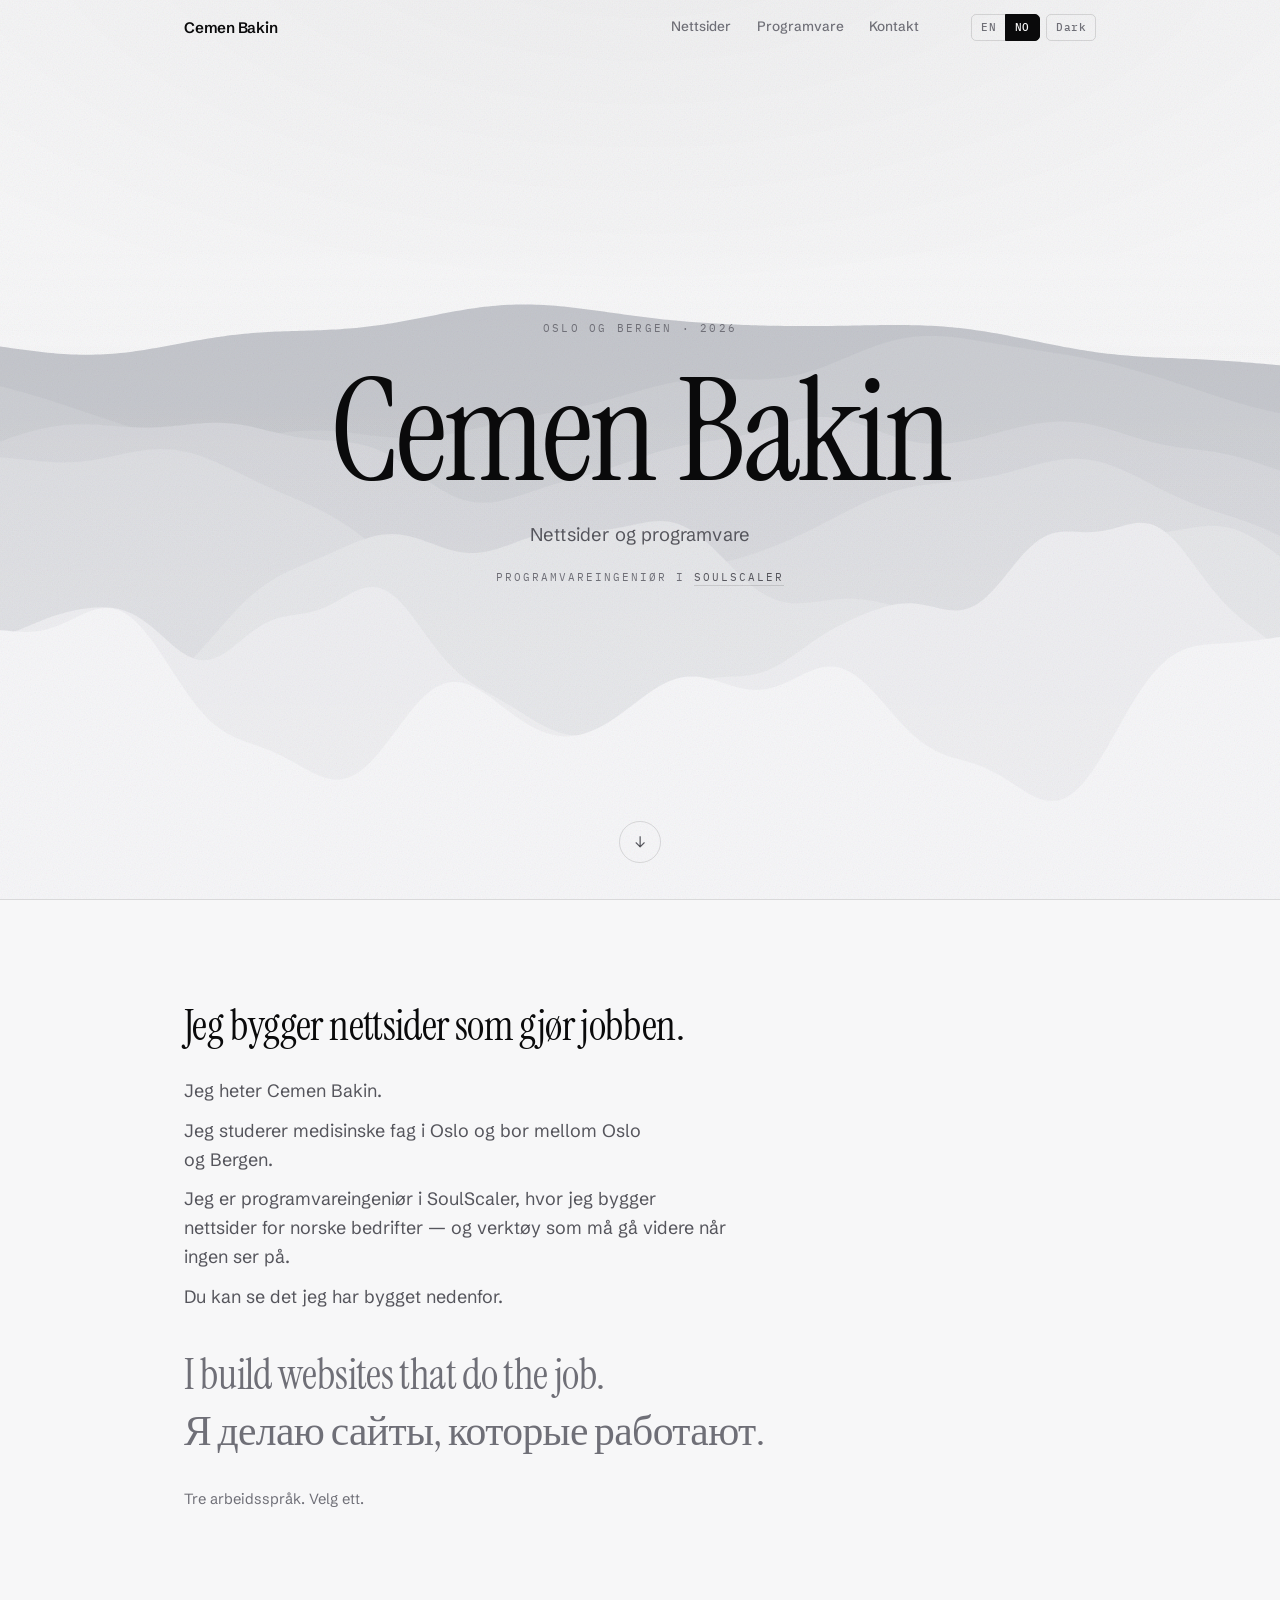
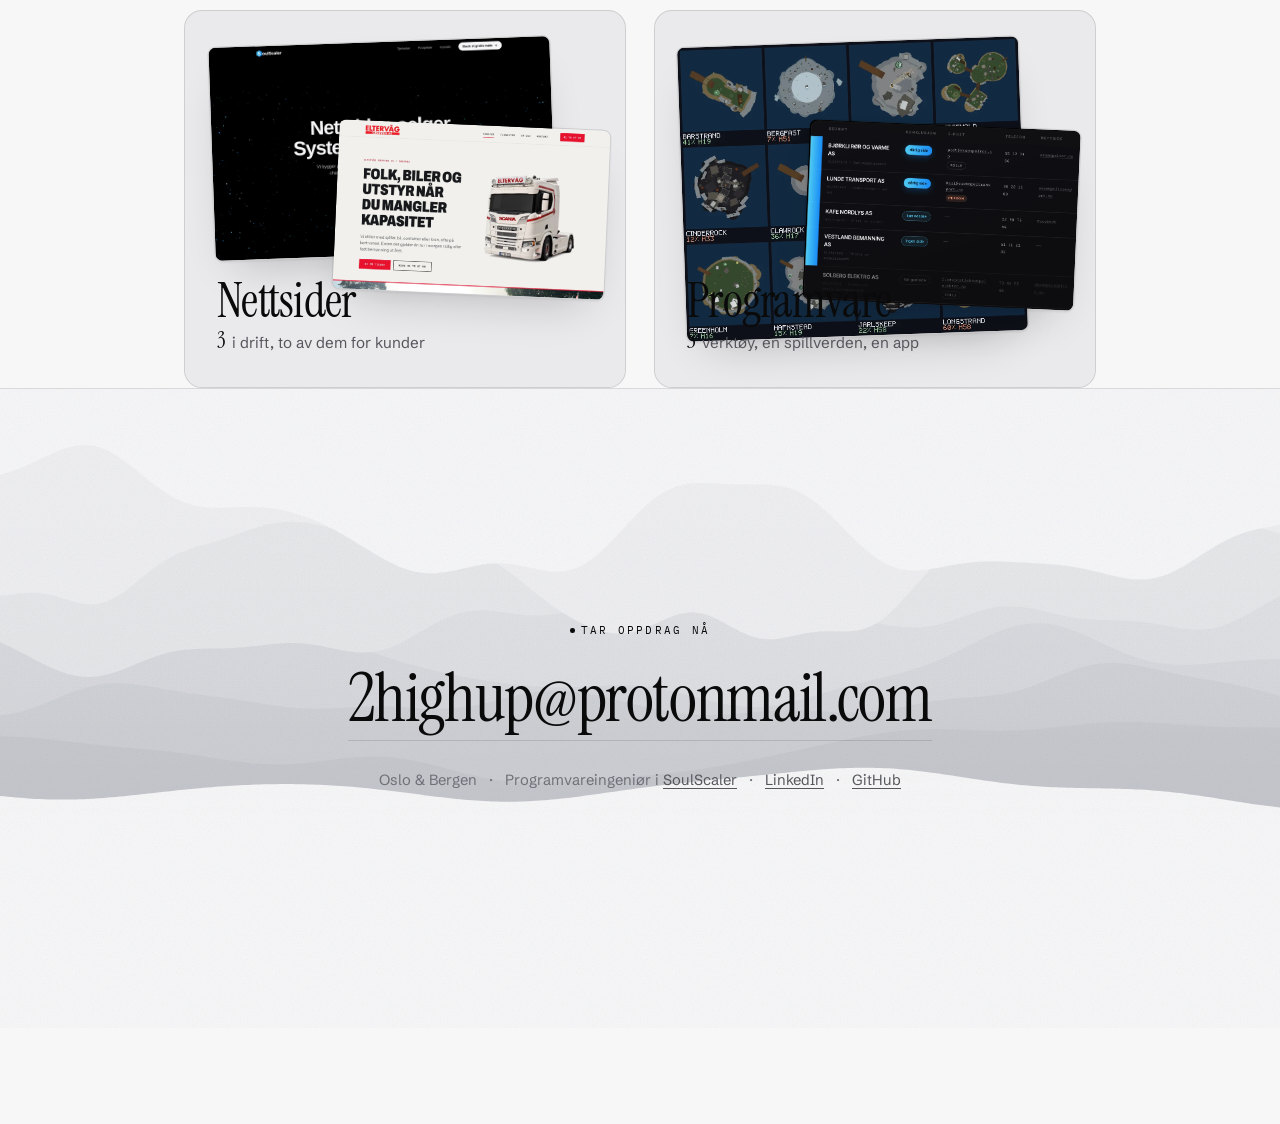
==== commit d6c651a3: "Describe the screenshots in Norwegian, and stop telling the reader to open one Two things found by r" ====
--- a/index.html
+++ b/index.html
@@ -22,7 +22,7 @@
 <link rel="preconnect" href="https://fonts.googleapis.com">
 <link rel="preconnect" href="https://fonts.gstatic.com" crossorigin>
 <link rel="stylesheet" href="https://fonts.googleapis.com/css2?family=Instrument+Serif:ital@0;1&family=Schibsted+Grotesk:wght@400;500;600;700&family=IBM+Plex+Mono:wght@400;500&display=swap">
-<link rel="stylesheet" href="styles.css?v=5">
+<link rel="stylesheet" href="styles.css?v=6">
 <style>@view-transition { navigation: auto; }</style>
 </head>
 <body>
@@ -175,7 +175,7 @@
 
 </div><!-- /.sheet -->
 
-<script src="hero.js?v=5" defer></script>
-<script src="main.js?v=5" defer></script>
+<script src="hero.js?v=6" defer></script>
+<script src="main.js?v=6" defer></script>
 </body>
 </html>
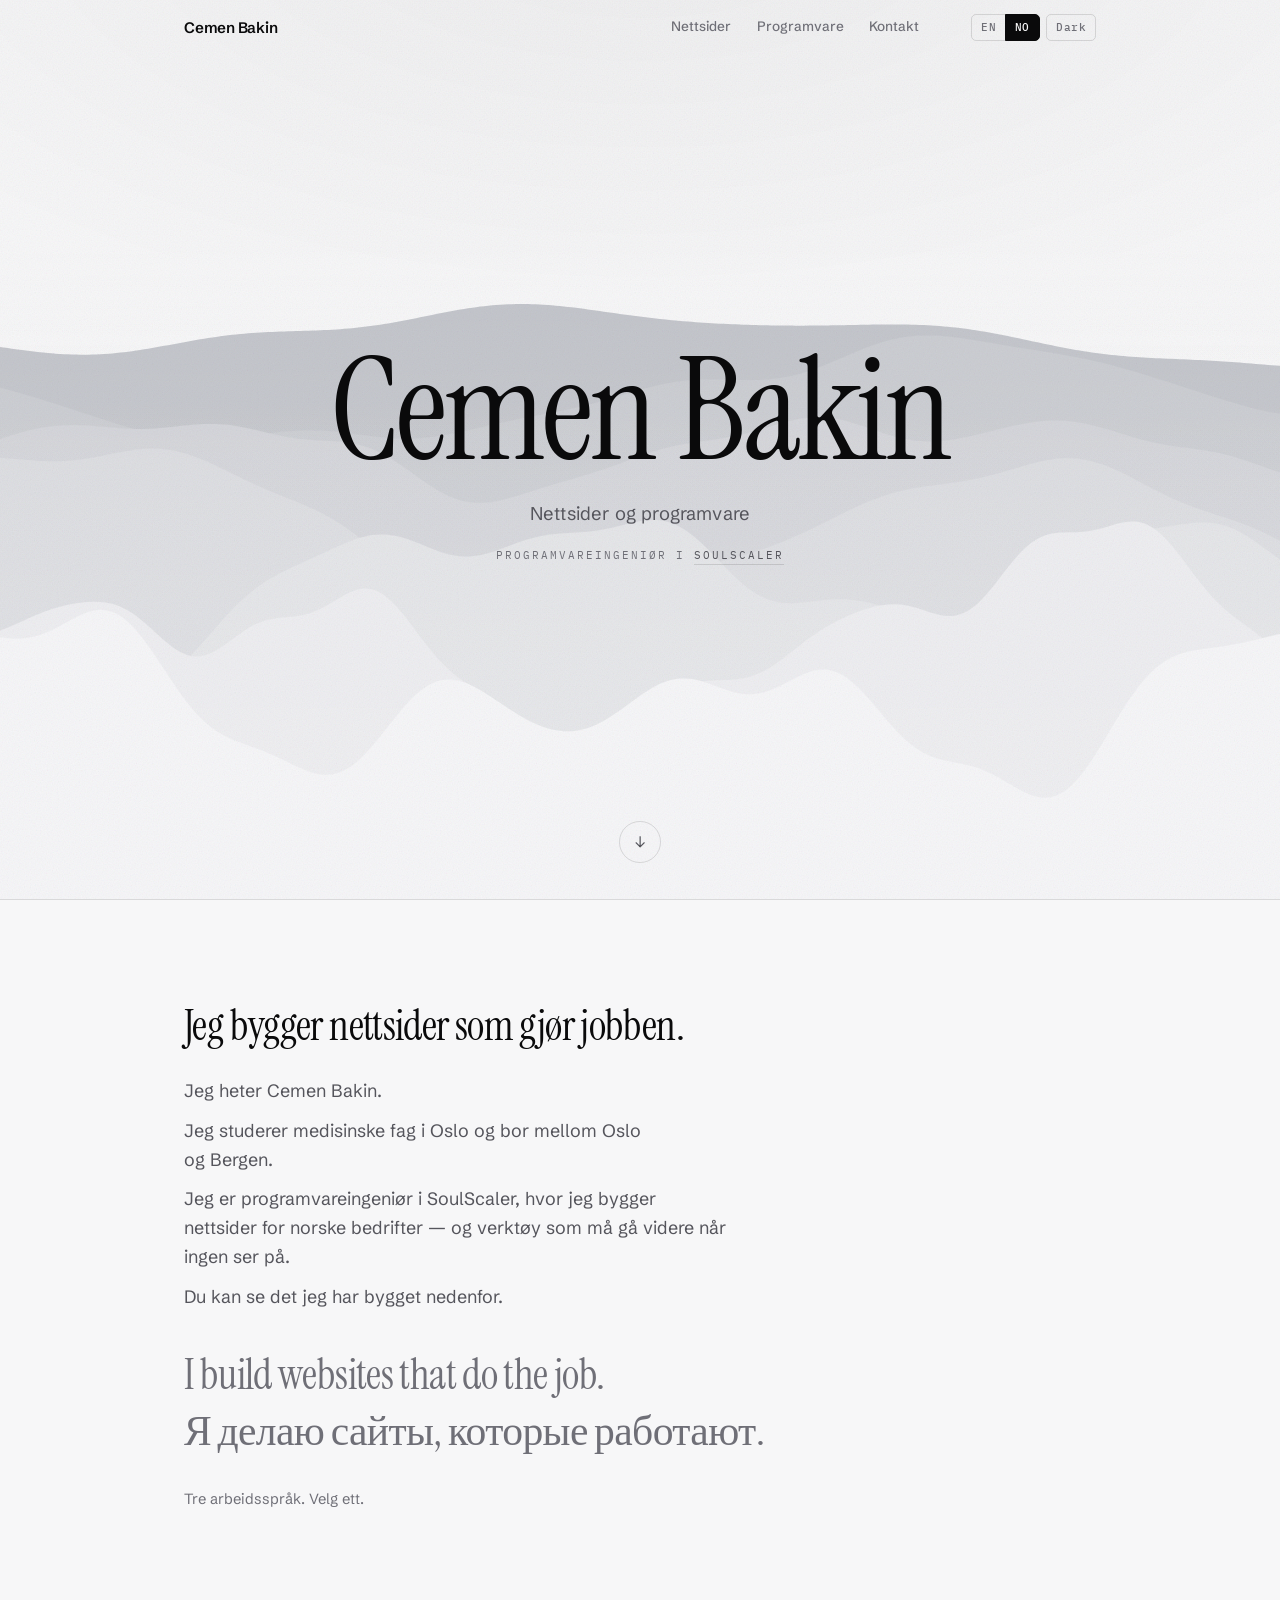
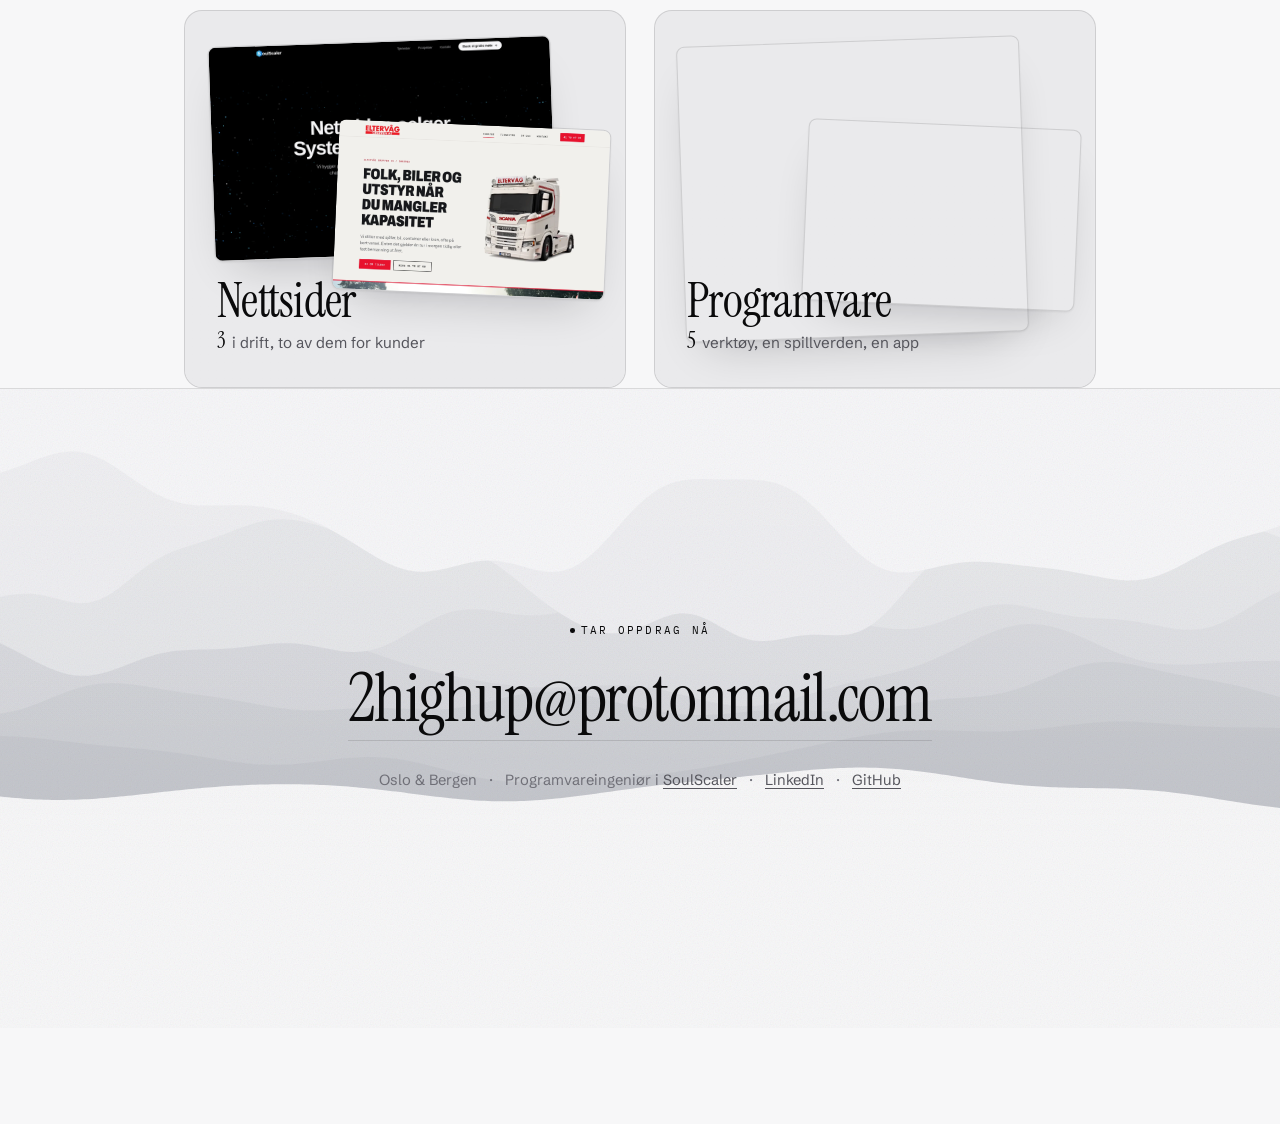
==== commit b2f6254e: "Drop the place-and-year line, and stop fading the page in The hero's "Oslo og Bergen · 2026" is gone" ====
--- a/index.html
+++ b/index.html
@@ -22,7 +22,7 @@
 <link rel="preconnect" href="https://fonts.googleapis.com">
 <link rel="preconnect" href="https://fonts.gstatic.com" crossorigin>
 <link rel="stylesheet" href="https://fonts.googleapis.com/css2?family=Instrument+Serif:ital@0;1&family=Schibsted+Grotesk:wght@400;500;600;700&family=IBM+Plex+Mono:wght@400;500&display=swap">
-<link rel="stylesheet" href="styles.css?v=6">
+<link rel="stylesheet" href="styles.css?v=7">
 <style>@view-transition { navigation: auto; }</style>
 </head>
 <body>
@@ -55,15 +55,15 @@
   </div>
 </header>
 
-<!-- The opening is a field, not a card: near-black, a single serif line, and
-     the quiet credential row along the bottom. Nothing here is a control
-     except the cue, and nothing moves. -->
+<!-- The opening is a field, not a card: near-black, the name, and the two
+     lines that say what he does and who for. The place-and-year line that used
+     to sit above the name is gone — it dated the page, and the closing field
+     already carries "Oslo & Bergen". Nothing here is a control except the cue. -->
 <section class="hero" id="top">
   <!-- Seven ridges, because Bergen is the city between the seven mountains.
        Drawn in canvas rather than photographed: nothing here is stock. -->
   <canvas class="ridge" aria-hidden="true"></canvas>
   <div class="hero-in">
-    <p class="eyebrow"><span lang="en">Oslo &amp; Bergen · 2026</span><span lang="nb">Oslo og Bergen · 2026</span></p>
     <h1>Cemen&nbsp;Bakin</h1>
     <p class="role" lang="en">Websites &amp; software</p>
     <p class="role" lang="nb">Nettsider og programvare</p>
@@ -175,7 +175,7 @@
 
 </div><!-- /.sheet -->
 
-<script src="hero.js?v=6" defer></script>
-<script src="main.js?v=6" defer></script>
+<script src="hero.js?v=7" defer></script>
+<script src="main.js?v=7" defer></script>
 </body>
 </html>
--- a/styles.css
+++ b/styles.css
@@ -354,6 +354,16 @@
 .affil a:hover { color: var(--ink); border-bottom-color: var(--ink-3); }
 @media (prefers-reduced-motion: reduce) { .affil a { transition: none; } }
 
+/* The 404 borrows .affil for its explanation, but that line is a sentence, not
+   a credential: mono caps that read well as "PROGRAMVAREINGENIØR I SOULSCALER"
+   turn a two-line sentence into work. Same size and weight in the page, set as
+   prose. */
+.affil.plain {
+  font: 400 .95rem/1.55 var(--sans);
+  letter-spacing: 0;
+  text-transform: none;
+}
+
 /* Nothing but the cue lives down here now, so it sits on the centre line
    under the name rather than off in a corner on its own. */
 .hero-foot {
@@ -383,8 +393,14 @@
    everywhere else. No fill mode: if the animation never runs, the content is
    simply there — the same rule the panel reveal learned the hard way. */
 
+/* Transform only, never opacity — the same rule the panel reveal and the
+   introduction lines already keep, and this was the one place that broke it.
+   It ran on `main` and the whole hero, so a first frame that stalls would have
+   left the entire page present, laid out, and invisible, with no error
+   anywhere. That is the bug this rule exists because of; it had simply been
+   applied everywhere except the largest element on the site. */
 @keyframes page-in {
-  from { opacity: 0; transform: translateY(10px); }
+  from { transform: translateY(10px); }
 }
 main, .hero-in, .hero-foot {
   animation: page-in .55s cubic-bezier(.22, .61, .36, 1);
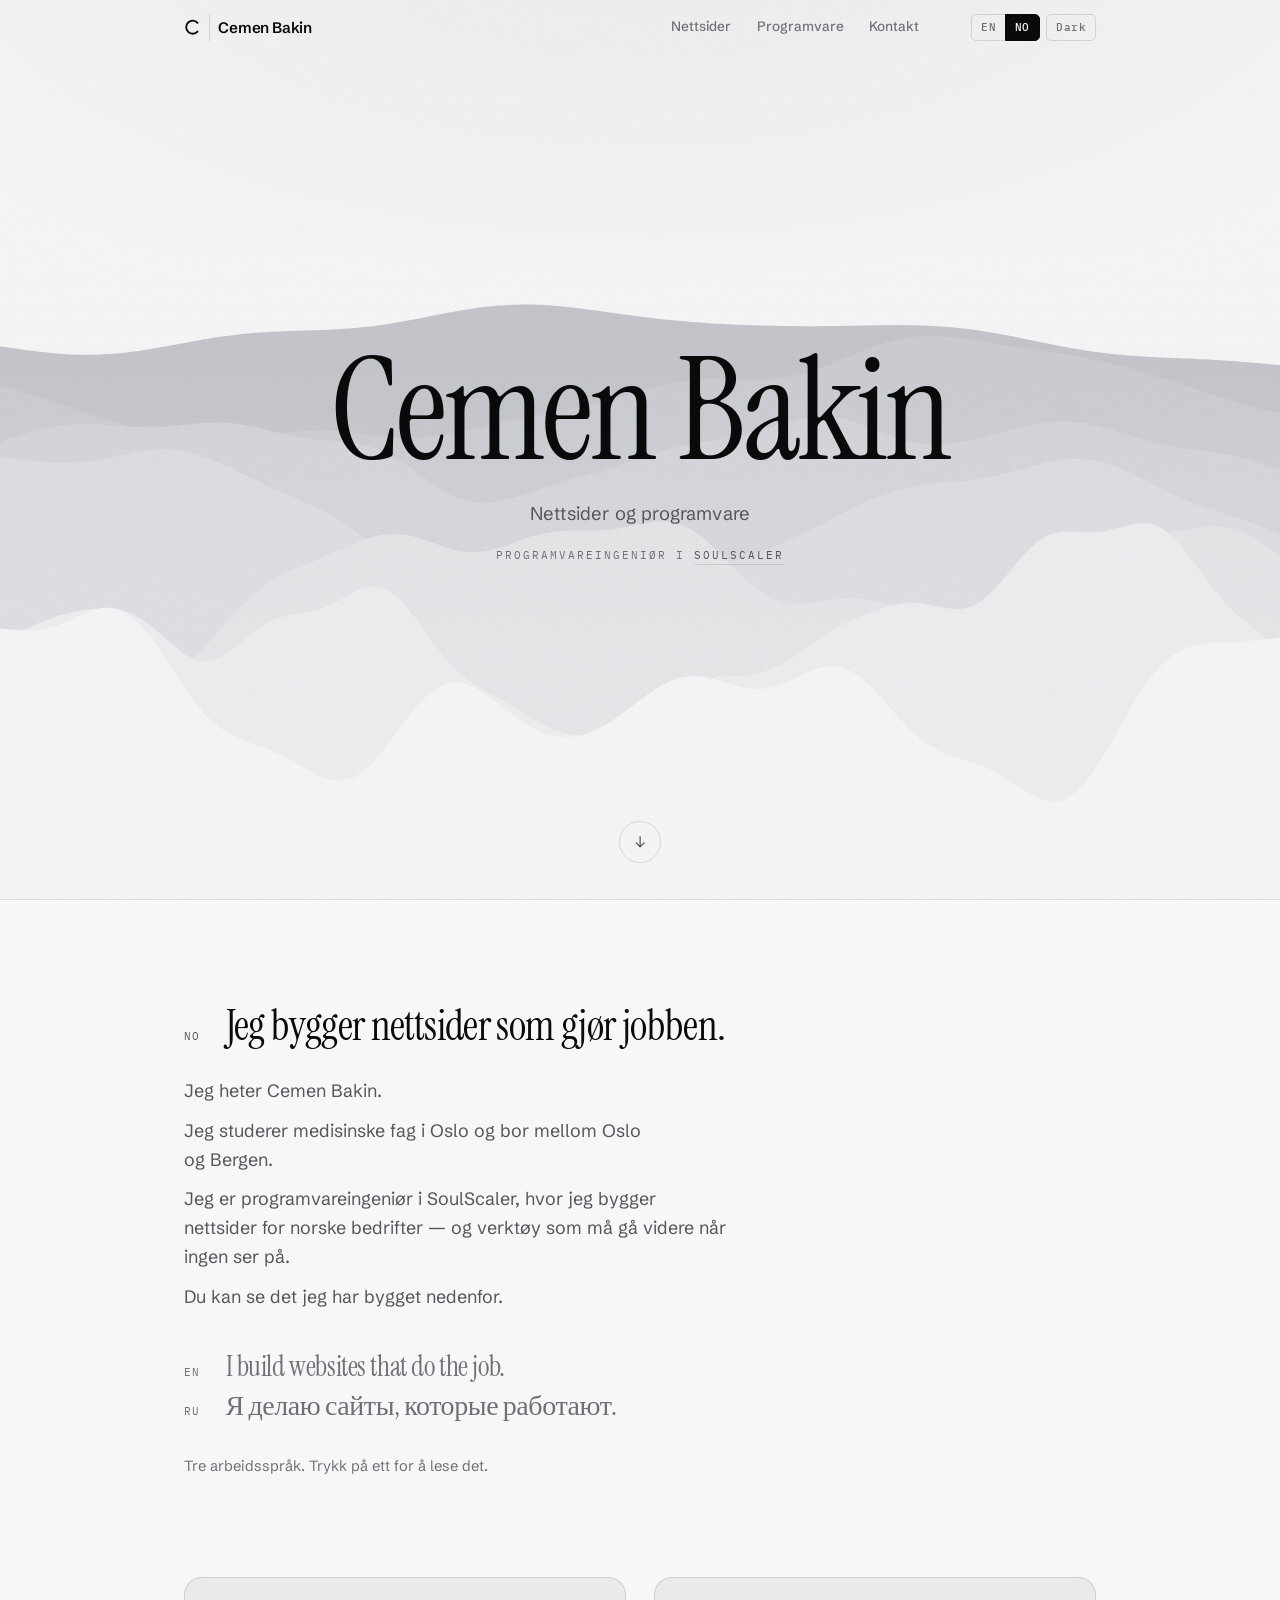
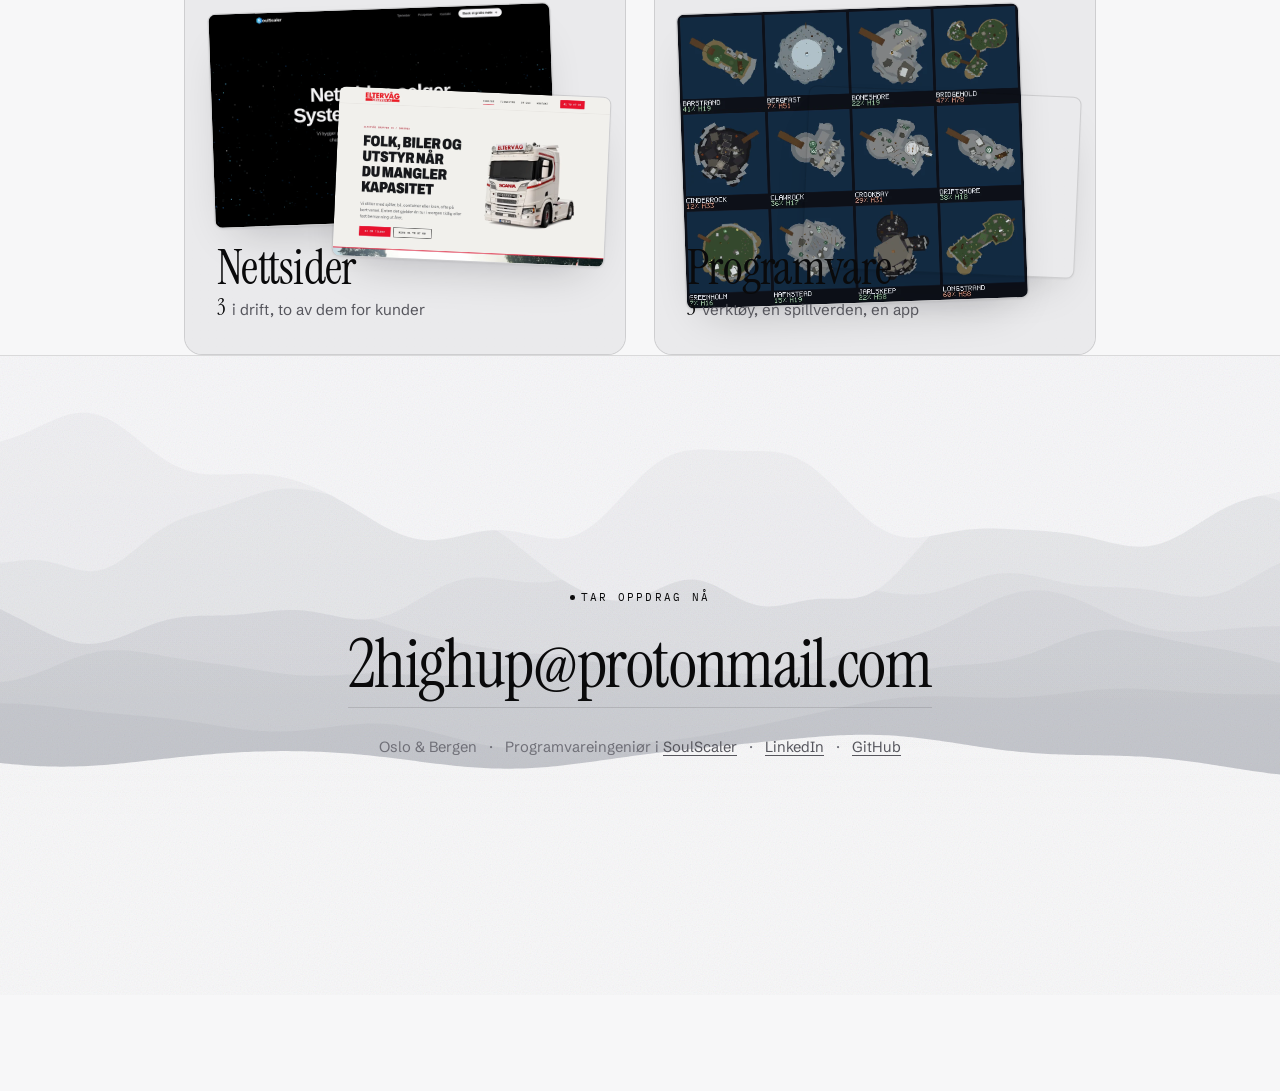
==== commit 85440c87: "Give the bar a mark, and make the chosen language look chosen The wordmark was plain bold text and r" ====
--- a/index.html
+++ b/index.html
@@ -22,7 +22,7 @@
 <link rel="preconnect" href="https://fonts.googleapis.com">
 <link rel="preconnect" href="https://fonts.gstatic.com" crossorigin>
 <link rel="stylesheet" href="https://fonts.googleapis.com/css2?family=Instrument+Serif:ital@0;1&family=Schibsted+Grotesk:wght@400;500;600;700&family=IBM+Plex+Mono:wght@400;500&display=swap">
-<link rel="stylesheet" href="styles.css?v=7">
+<link rel="stylesheet" href="styles.css?v=8">
 <style>@view-transition { navigation: auto; }</style>
 </head>
 <body>
@@ -35,7 +35,13 @@
      you scroll, so the motion is information rather than atmosphere. -->
 <header class="topbar" id="topbar">
   <div class="bar">
-    <a class="wordmark" href="index.html">Cemen&nbsp;Bakin</a>
+    <a class="wordmark" href="index.html">
+      <svg class="mark" viewBox="0 0 32 32" aria-hidden="true" focusable="false">
+        <path d="M24.9 7.9a12 12 0 1 0 0 16.2" fill="none" stroke="currentColor"
+              stroke-width="3.4" stroke-linecap="round"/>
+      </svg>
+      <span>Cemen&nbsp;Bakin</span>
+    </a>
 
     <nav class="secnav" aria-label="Seksjoner" data-l10n="sections">
       <a href="nettsider.html"><span lang="en">Websites</span><span lang="nb">Nettsider</span></a>
@@ -88,7 +94,7 @@
      behind a click and into the language the reader picked. -->
 <section id="tongues" aria-label="Språk" data-l10n="tongues">
   <button class="tongue" type="button" lang="nb" aria-expanded="false" aria-controls="bio-nb">
-    Jeg bygger nettsider som gjør jobben.
+    <span class="tongue-tag" aria-hidden="true">NO</span>Jeg bygger nettsider som gjør jobben.
   </button>
   <div class="bio" id="bio-nb" lang="nb" role="region">
     <p><span>Jeg heter Cemen Bakin.</span></p>
@@ -98,7 +104,7 @@
   </div>
 
   <button class="tongue" type="button" lang="en" aria-expanded="false" aria-controls="bio-en">
-    I build websites that do the job.
+    <span class="tongue-tag" aria-hidden="true">EN</span>I build websites that do the job.
   </button>
   <div class="bio" id="bio-en" lang="en" role="region">
     <p><span>My name is Cemen Bakin.</span></p>
@@ -108,7 +114,7 @@
   </div>
 
   <button class="tongue" type="button" lang="ru" aria-expanded="false" aria-controls="bio-ru">
-    Я делаю сайты, которые работают.
+    <span class="tongue-tag" aria-hidden="true">RU</span>Я делаю сайты, которые работают.
   </button>
   <div class="bio" id="bio-ru" lang="ru" role="region">
     <p><span>Меня зовут Cemen Bakin.</span></p>
@@ -118,8 +124,8 @@
   </div>
 
   <p class="tongue-note">
-    <span lang="en">Three working languages. Pick one.</span>
-    <span lang="nb">Tre arbeidsspråk. Velg ett.</span>
+    <span lang="en">Three working languages. Tap one to read it.</span>
+    <span lang="nb">Tre arbeidsspråk. Trykk på ett for å lese det.</span>
   </p>
 </section>
 
@@ -175,7 +181,7 @@
 
 </div><!-- /.sheet -->
 
-<script src="hero.js?v=7" defer></script>
-<script src="main.js?v=7" defer></script>
+<script src="hero.js?v=8" defer></script>
+<script src="main.js?v=8" defer></script>
 </body>
 </html>
--- a/styles.css
+++ b/styles.css
@@ -175,7 +175,15 @@
   display: flex; align-items: center; gap: 1.25rem;
 }
 
+/* The bar carries the mark, not just the name. The glyph is the favicon's —
+   the same open C — inlined rather than linked so it takes currentColor and
+   follows the theme; as an <img> it would have stayed the favicon's fixed
+   near-black on a light bar. Set apart from the name by a hairline, which is
+   what makes the pair read as a logotype rather than as two words. */
 .wordmark {
+  display: inline-flex;
+  align-items: center;
+  gap: .5rem;
   font-weight: 600;
   font-size: .95rem;
   letter-spacing: -.015em;
@@ -183,6 +191,17 @@
   text-decoration: none;
   white-space: nowrap;
   margin-right: auto;
+}
+.wordmark .mark {
+  width: 1.65rem; height: 1.65rem;
+  flex: none;
+  padding-right: .5rem;
+  border-right: 1px solid var(--line);
+  overflow: visible;
+}
+@media (max-width: 26rem) {
+  .wordmark .mark { padding-right: .4rem; }
+  .wordmark { gap: .4rem; }
 }
 
 .secnav { display: flex; gap: clamp(.8rem, 2.2vw, 1.6rem); }
@@ -602,11 +621,35 @@
   color: var(--ink-3);
 }
 
-/* the line you have opened leads; the other two step back */
+/* The tag says these are three languages and not three sentences: NO, EN, RU,
+   set in the mono the rest of the site labels things with. */
+.tongue-tag {
+  display: inline-block;
+  width: 2.6rem;          /* rem, not em: the column cannot scale with the line
+                             it labels, or the open sentence starts further in
+                             than the two closed ones */
+  font: 400 .7rem/1 var(--mono);
+  letter-spacing: .12em;
+  color: var(--ink-3);
+  transition: color .3s ease;
+}
+@media (max-width: 32rem) { .tongue-tag { width: 2rem; } }
+
+/* The line you have opened leads; the other two step back. Colour alone was
+   doing this job and it was too quiet to read as a choice — the open line is
+   now the full size and the closed ones are visibly smaller, so the block
+   looks like one thing selected out of three rather than three headings. */
 #tongues[data-enhanced] .tongue[aria-expanded="true"] { color: var(--ink); }
-#tongues[data-enhanced]:has(.tongue[aria-expanded="true"]) .tongue[aria-expanded="false"] {
-  color: var(--ink-3);
-}
+#tongues[data-enhanced] .tongue[aria-expanded="true"] .tongue-tag { color: var(--ink-2); }
+
+#tongues[data-enhanced] .tongue[aria-expanded="false"] {
+  font-size: clamp(1.1rem, 2.9vw, 1.75rem);
+  color: var(--ink-3);
+}
+#tongues[data-enhanced] .tongue[aria-expanded="false"]:hover { color: var(--ink-2); }
+
+.tongue { transition: color .3s ease, font-size .3s cubic-bezier(.22, .61, .36, 1); }
+@media (prefers-reduced-motion: reduce) { .tongue { transition: color .3s ease; } }
 
 /* --- what is behind a sentence ------------------------------------------
    Open by default, so with the script blocked all three introductions are
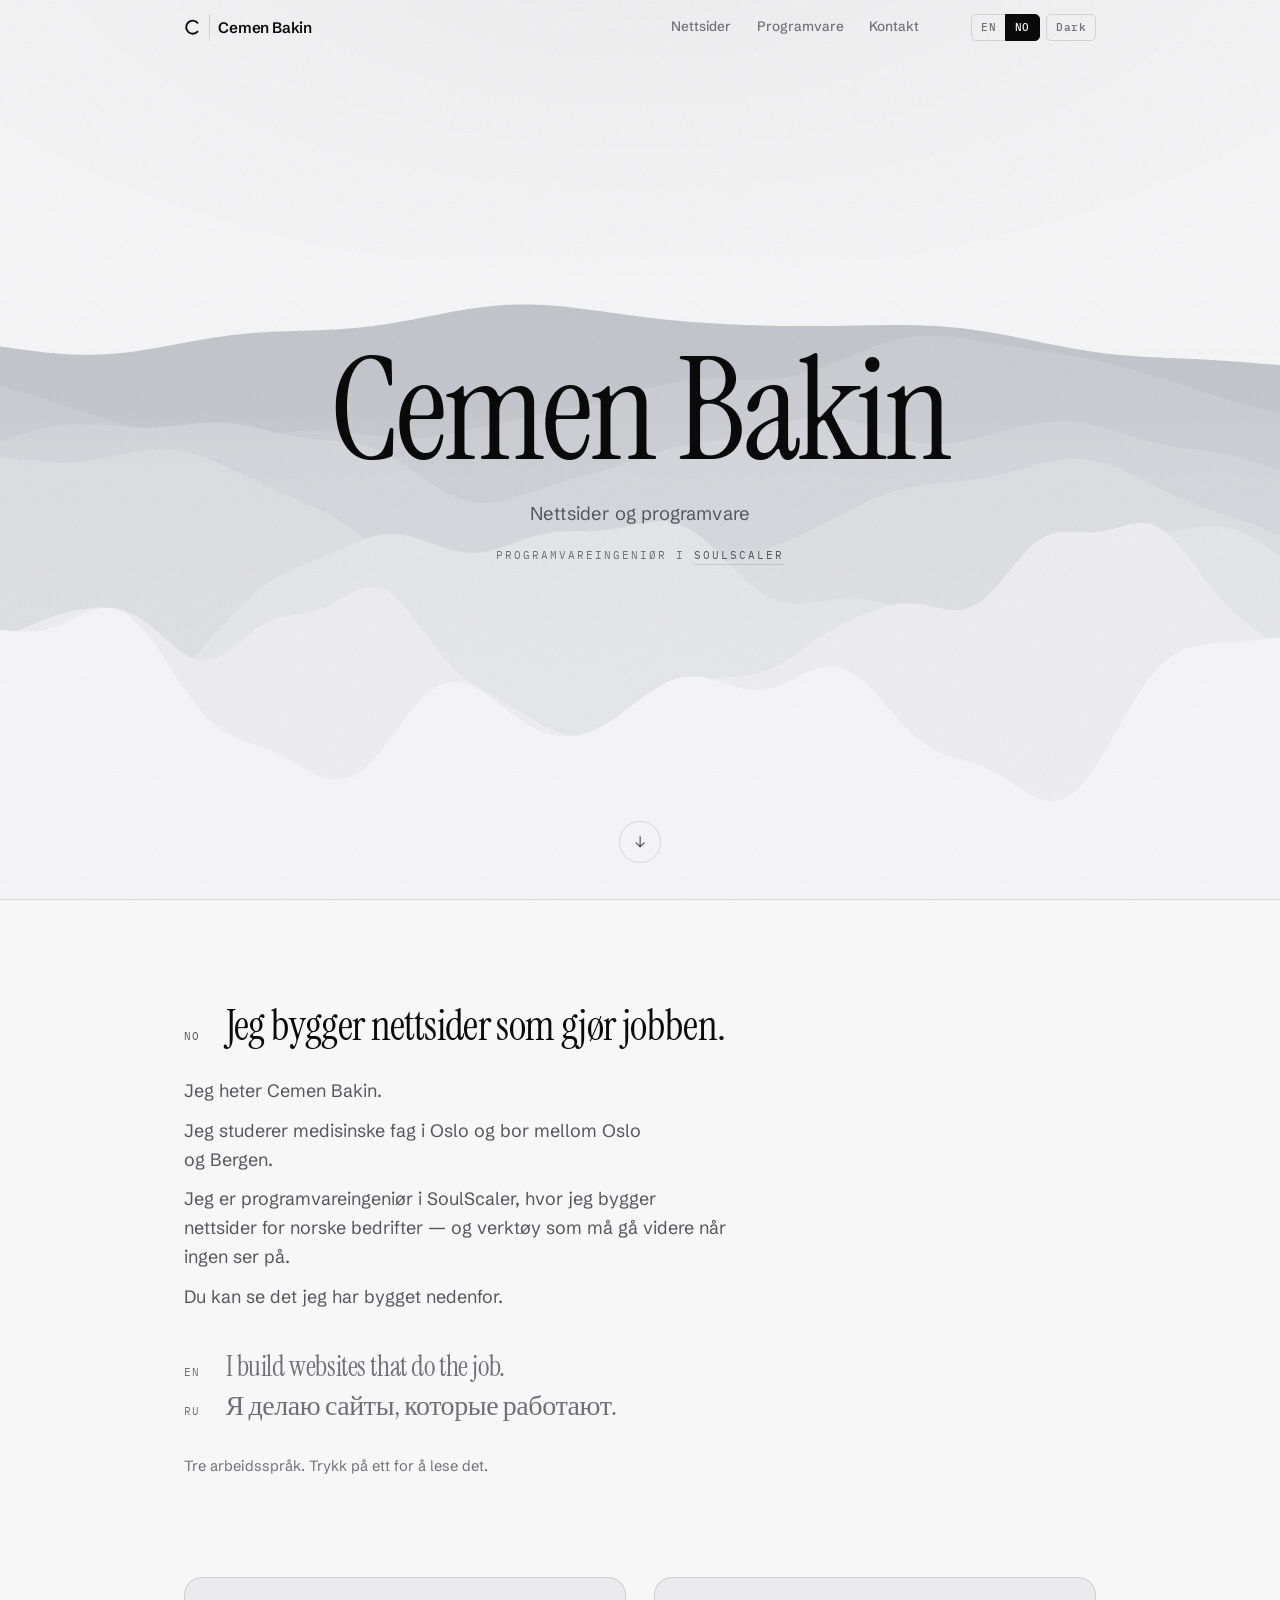
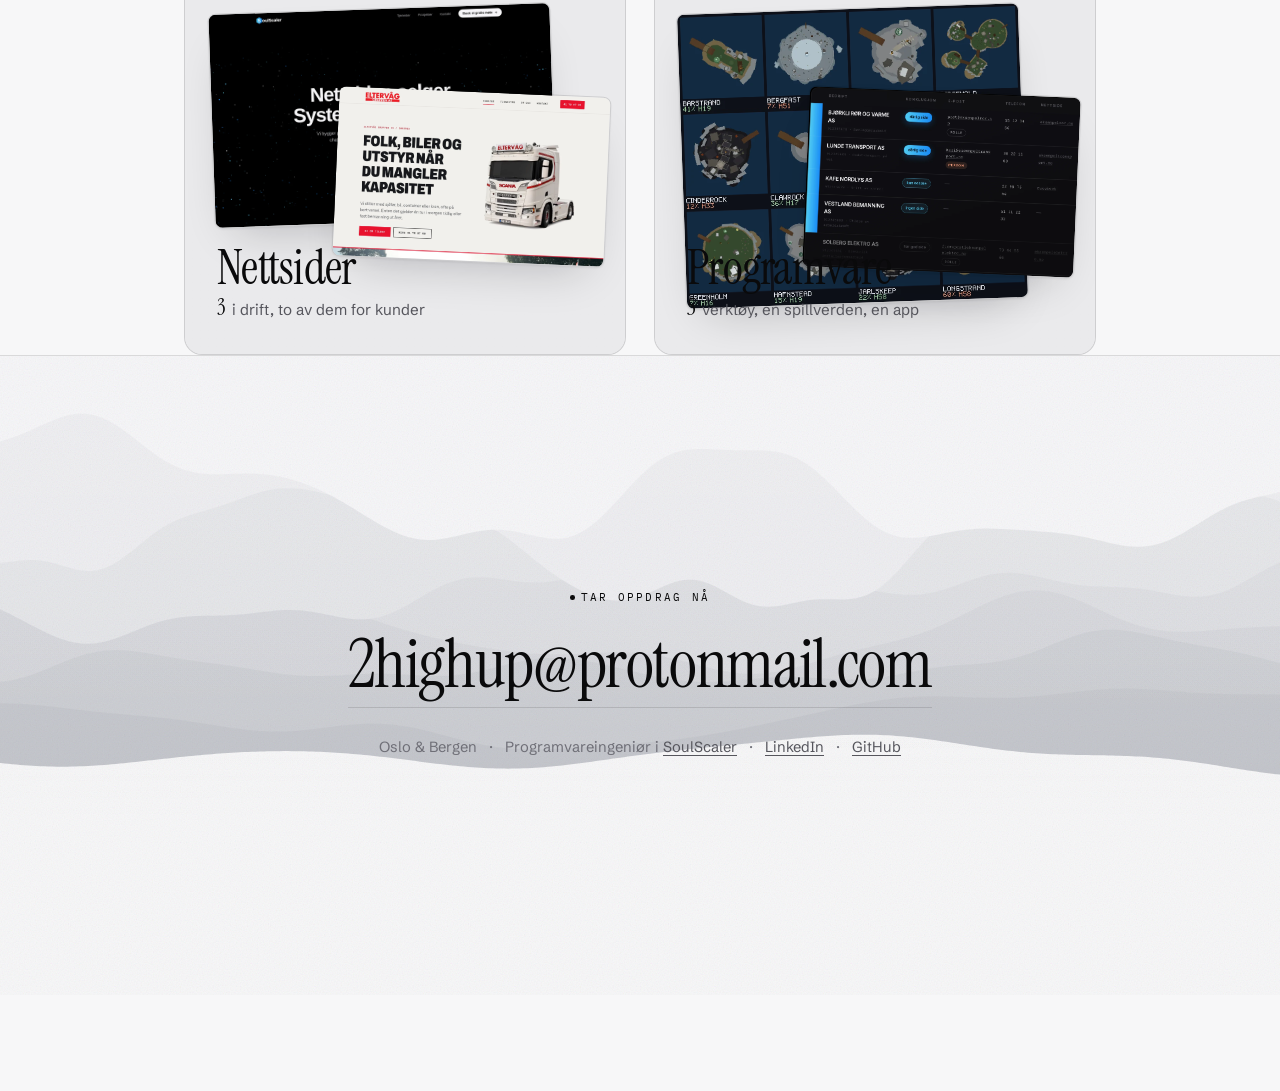
==== commit 0b18ebf9: "Say what the work pages actually offer The one-line lede sat inside .track-head, which is two column" ====
--- a/index.html
+++ b/index.html
@@ -22,7 +22,7 @@
 <link rel="preconnect" href="https://fonts.googleapis.com">
 <link rel="preconnect" href="https://fonts.gstatic.com" crossorigin>
 <link rel="stylesheet" href="https://fonts.googleapis.com/css2?family=Instrument+Serif:ital@0;1&family=Schibsted+Grotesk:wght@400;500;600;700&family=IBM+Plex+Mono:wght@400;500&display=swap">
-<link rel="stylesheet" href="styles.css?v=8">
+<link rel="stylesheet" href="styles.css?v=9">
 <style>@view-transition { navigation: auto; }</style>
 </head>
 <body>
@@ -181,7 +181,7 @@
 
 </div><!-- /.sheet -->
 
-<script src="hero.js?v=8" defer></script>
-<script src="main.js?v=8" defer></script>
+<script src="hero.js?v=9" defer></script>
+<script src="main.js?v=9" defer></script>
 </body>
 </html>
--- a/styles.css
+++ b/styles.css
@@ -748,7 +748,6 @@
   .track-head { grid-template-columns: minmax(0, 1fr) auto; }
 }
 .track-head .sec { padding-top: clamp(3rem, 8vh, 4.5rem); }
-.track-head .sec-lede { margin-bottom: 0; }
 
 /* The counter and the arrows are driven entirely by main.js, so they stay
    hidden until it has stamped the section. Without the script the row is
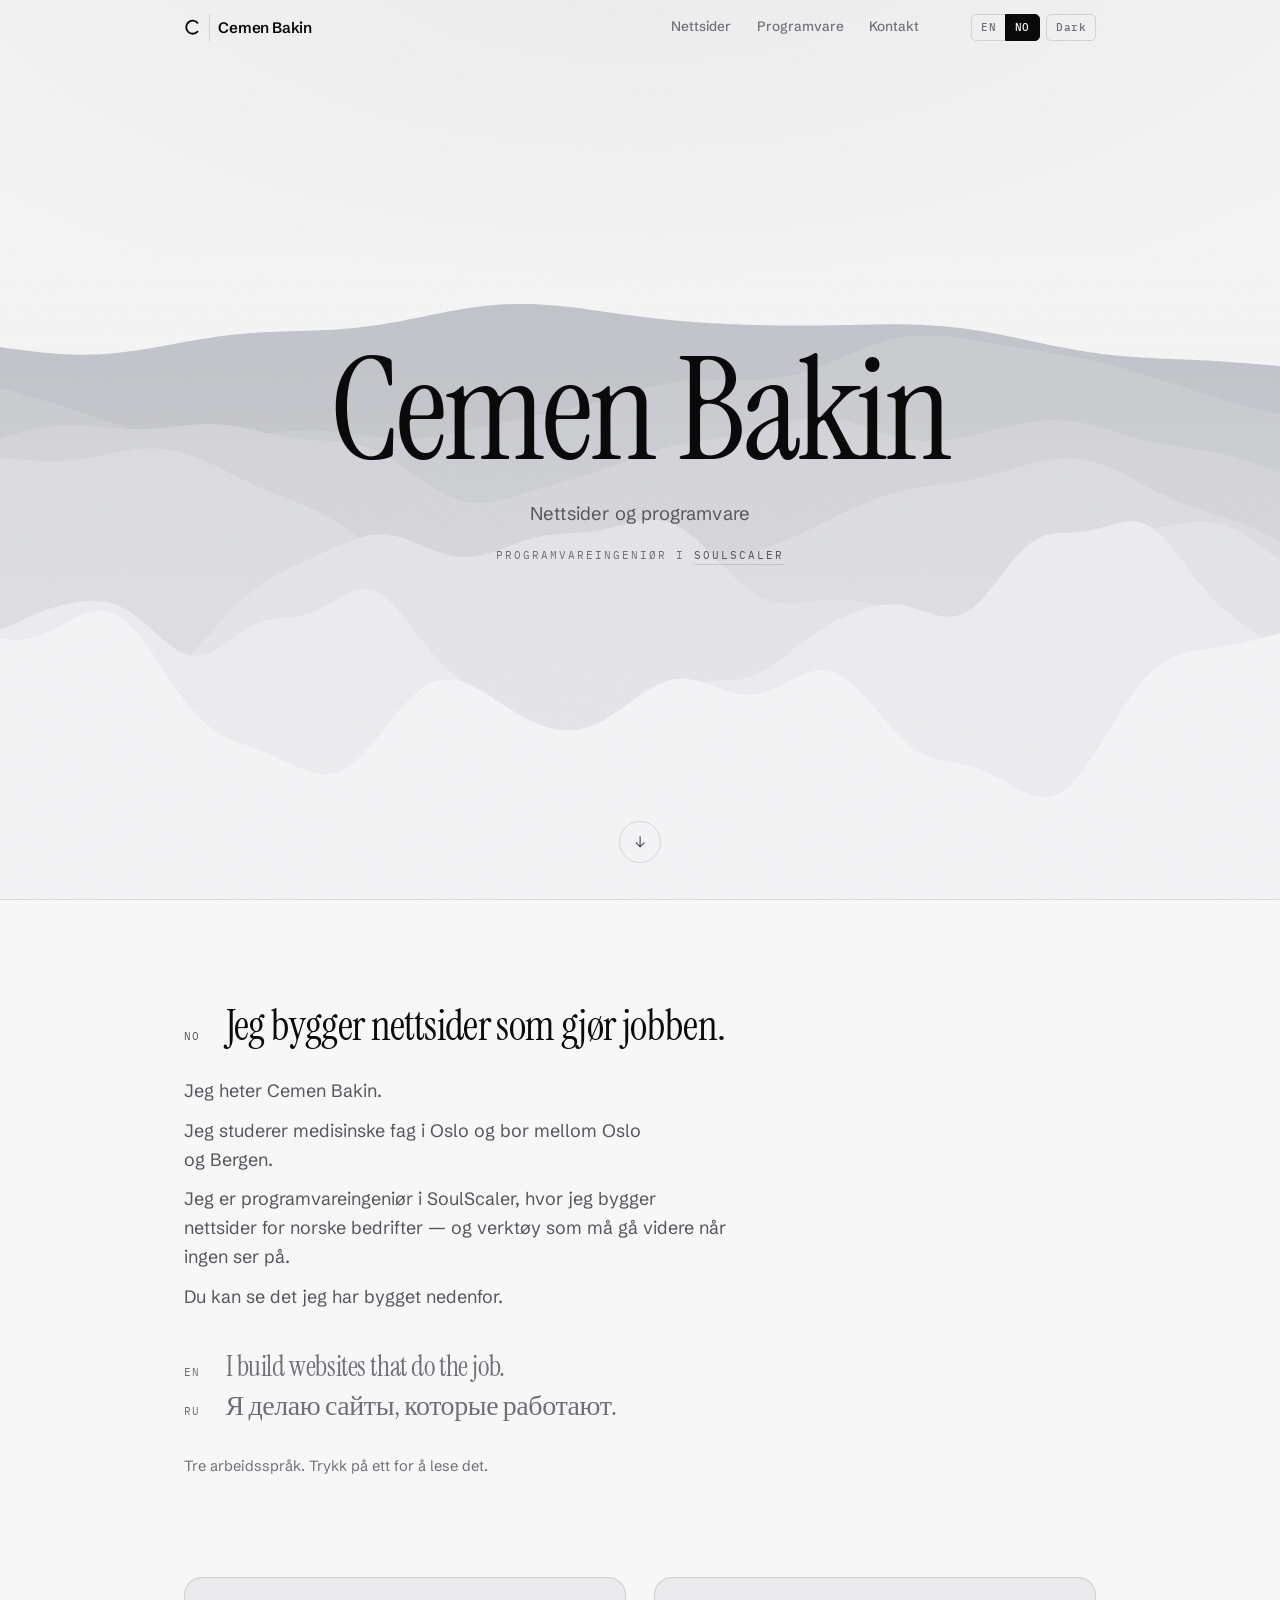
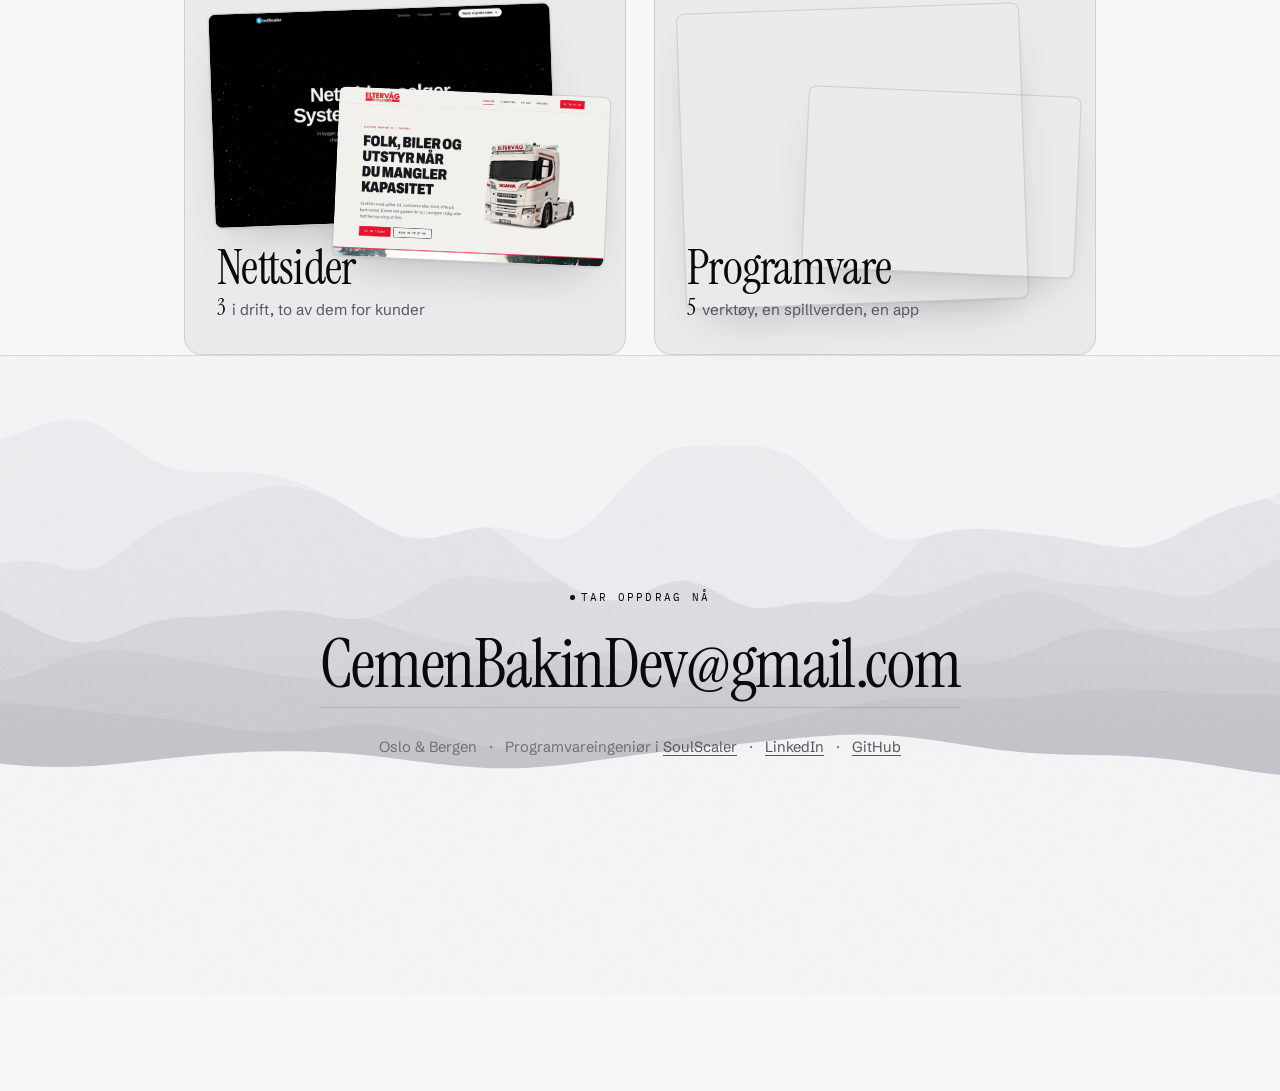
==== commit edc502b0: "Point the address at CemenBakinDev@gmail.com The closing field on all three pages. The 404 has no co" ====
--- a/index.html
+++ b/index.html
@@ -165,7 +165,7 @@
   <canvas class="ridge" aria-hidden="true"></canvas>
   <div class="field-in">
     <p class="field-status live"><span lang="en">Taking work now</span><span lang="nb">Tar oppdrag nå</span></p>
-    <a class="mailto" href="mailto:2highup@protonmail.com">2highup@protonmail.com</a>
+    <a class="mailto" href="mailto:CemenBakinDev@gmail.com">CemenBakinDev@gmail.com</a>
     <p class="field-meta">
       <span>Oslo &amp; Bergen</span>
       <span aria-hidden="true">·</span>
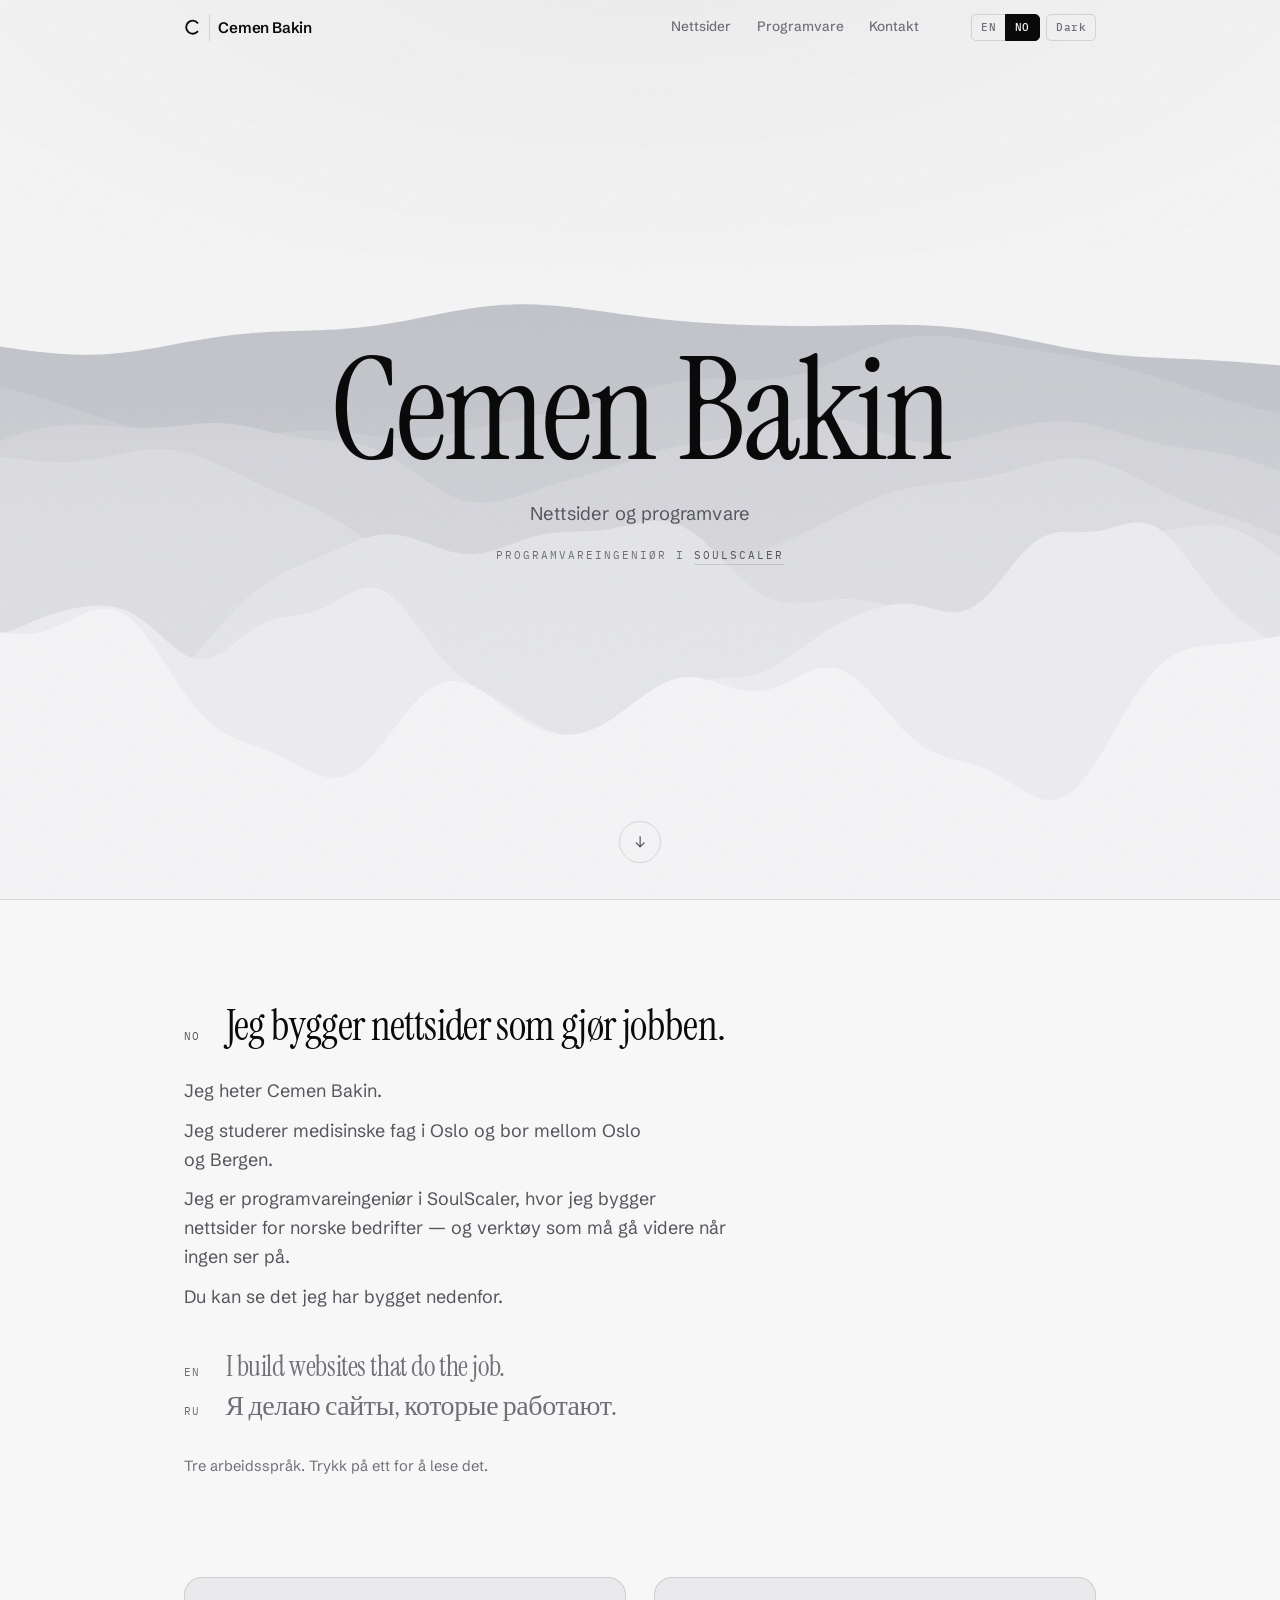
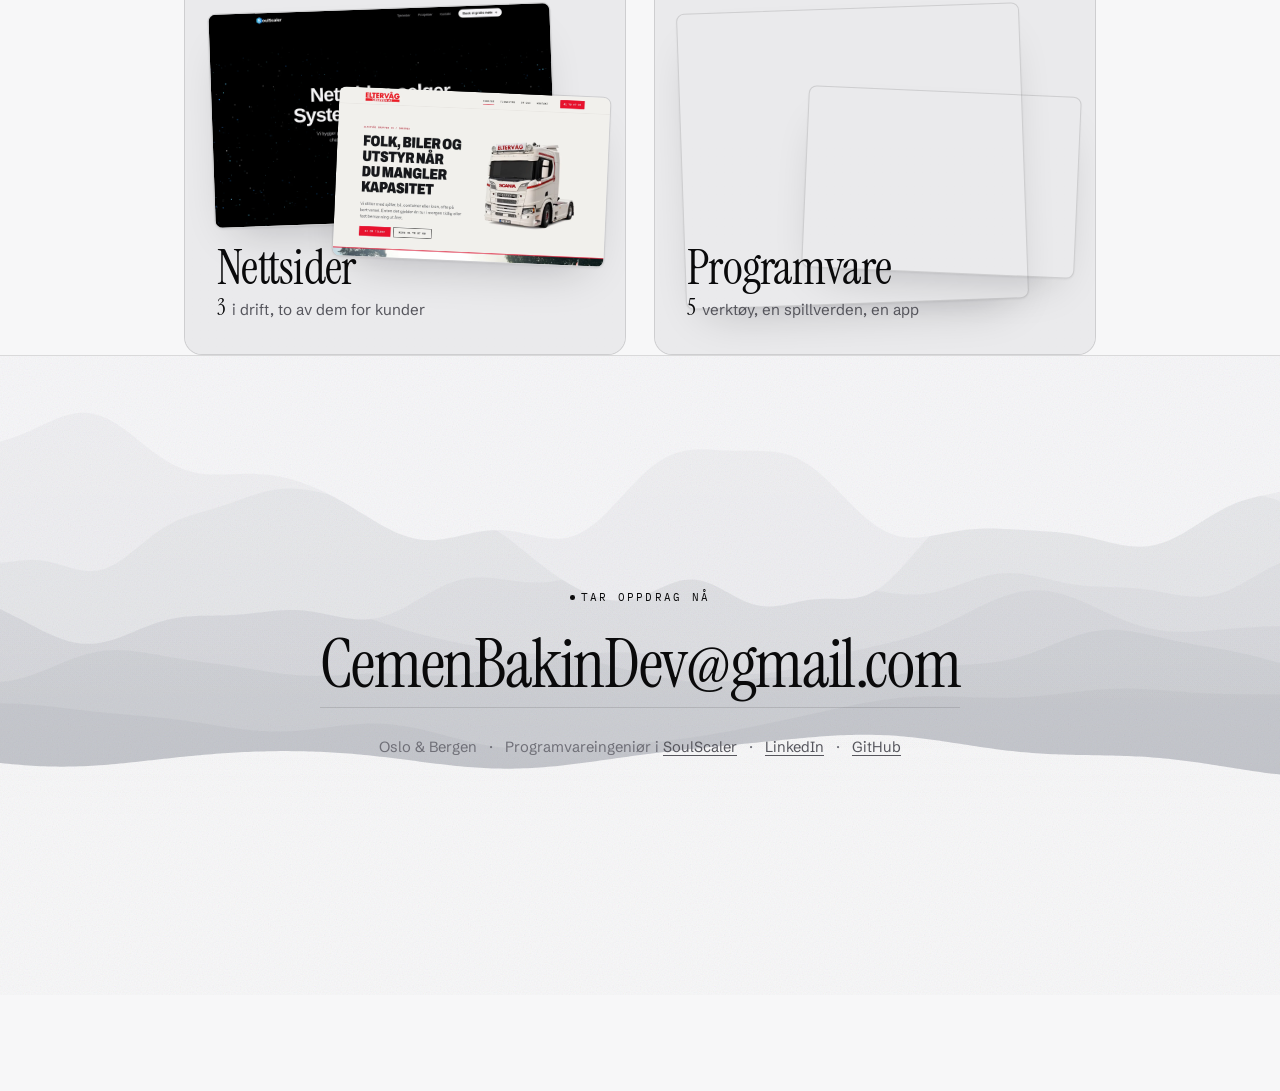
==== commit 3953a2d5: "Point LinkedIn at the vanity URL The link used the auto-generated slug, cemen-bakin-1b6396342, which" ====
--- a/index.html
+++ b/index.html
@@ -172,7 +172,7 @@
       <span lang="en">Software engineer at <a href="https://soulscaler.no" rel="noopener">SoulScaler</a></span>
       <span lang="nb">Programvareingeniør i <a href="https://soulscaler.no" rel="noopener">SoulScaler</a></span>
       <span aria-hidden="true">·</span>
-      <a href="https://www.linkedin.com/in/cemen-bakin-1b6396342/" rel="me noopener">LinkedIn</a>
+      <a href="https://www.linkedin.com/in/cemen-bakin/" rel="me noopener">LinkedIn</a>
       <span aria-hidden="true">·</span>
       <a href="https://github.com/CemenBakinDev" rel="me noopener">GitHub</a>
     </p>
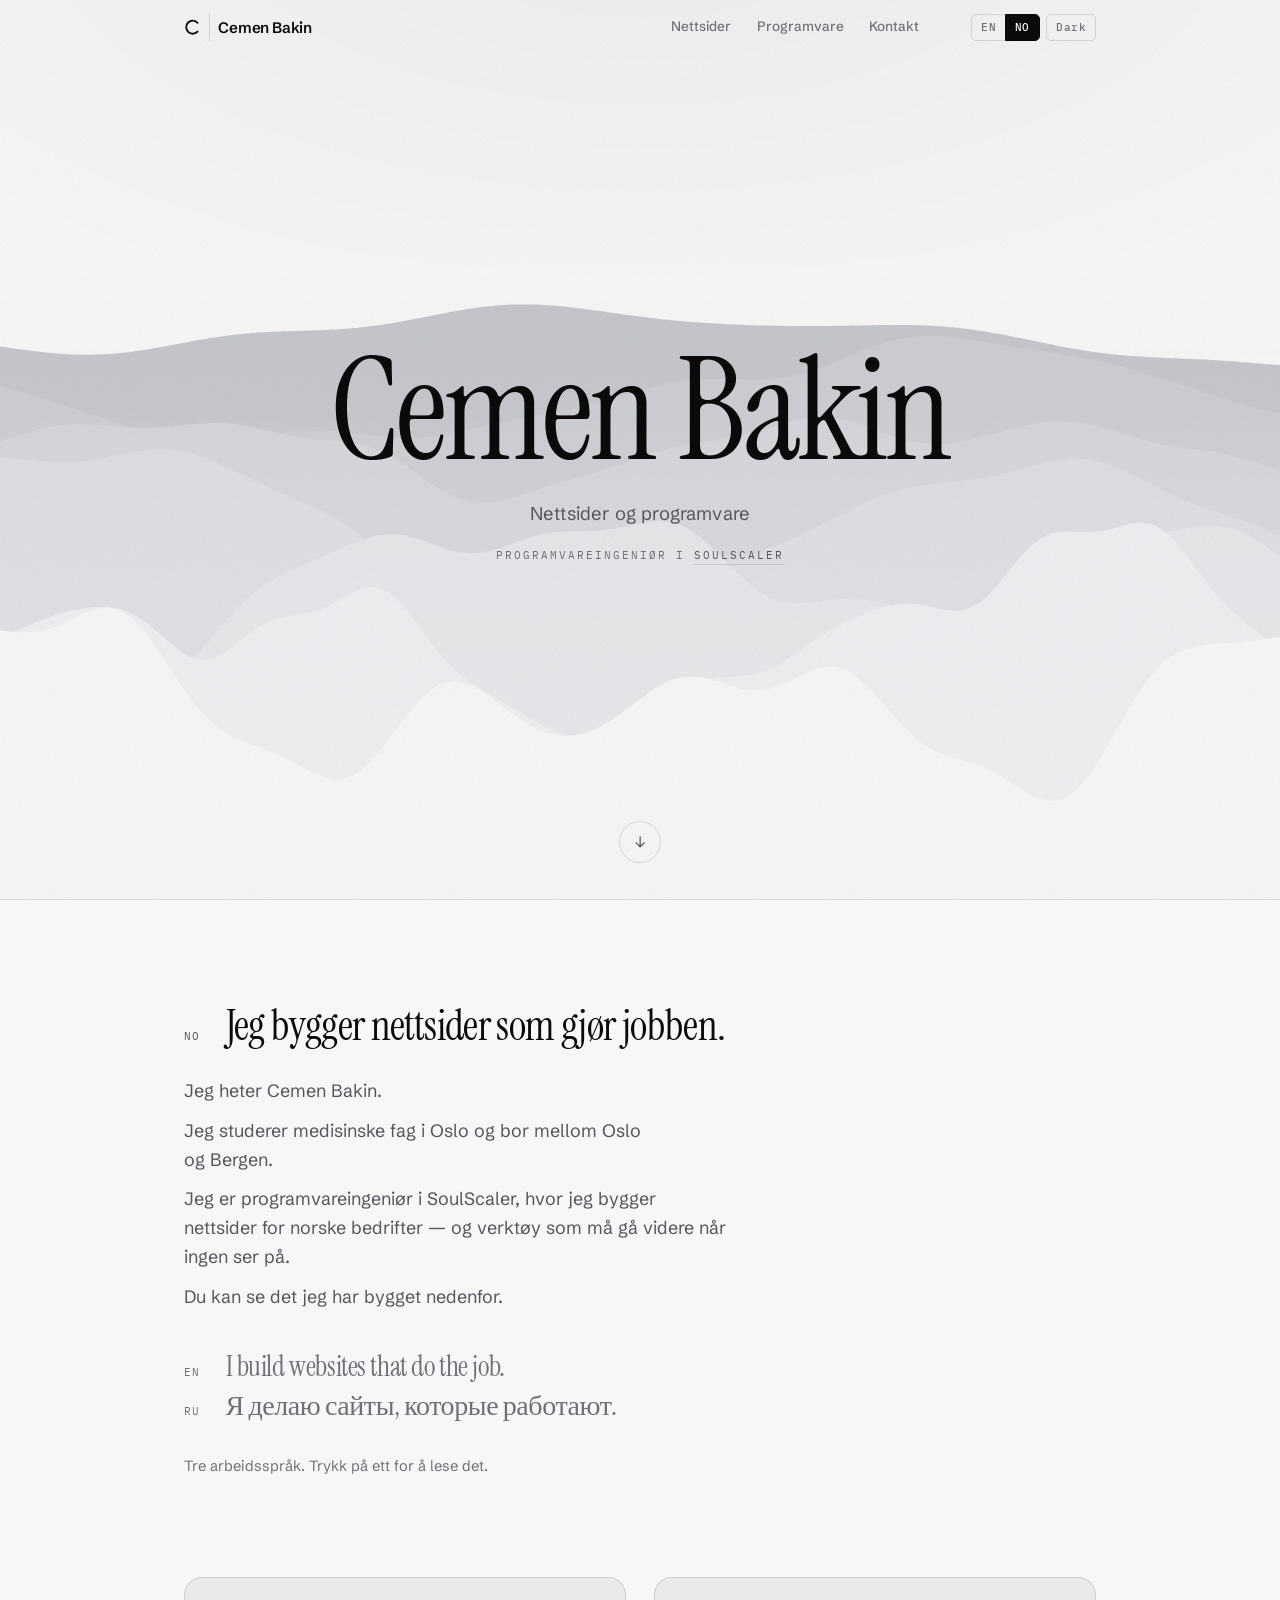
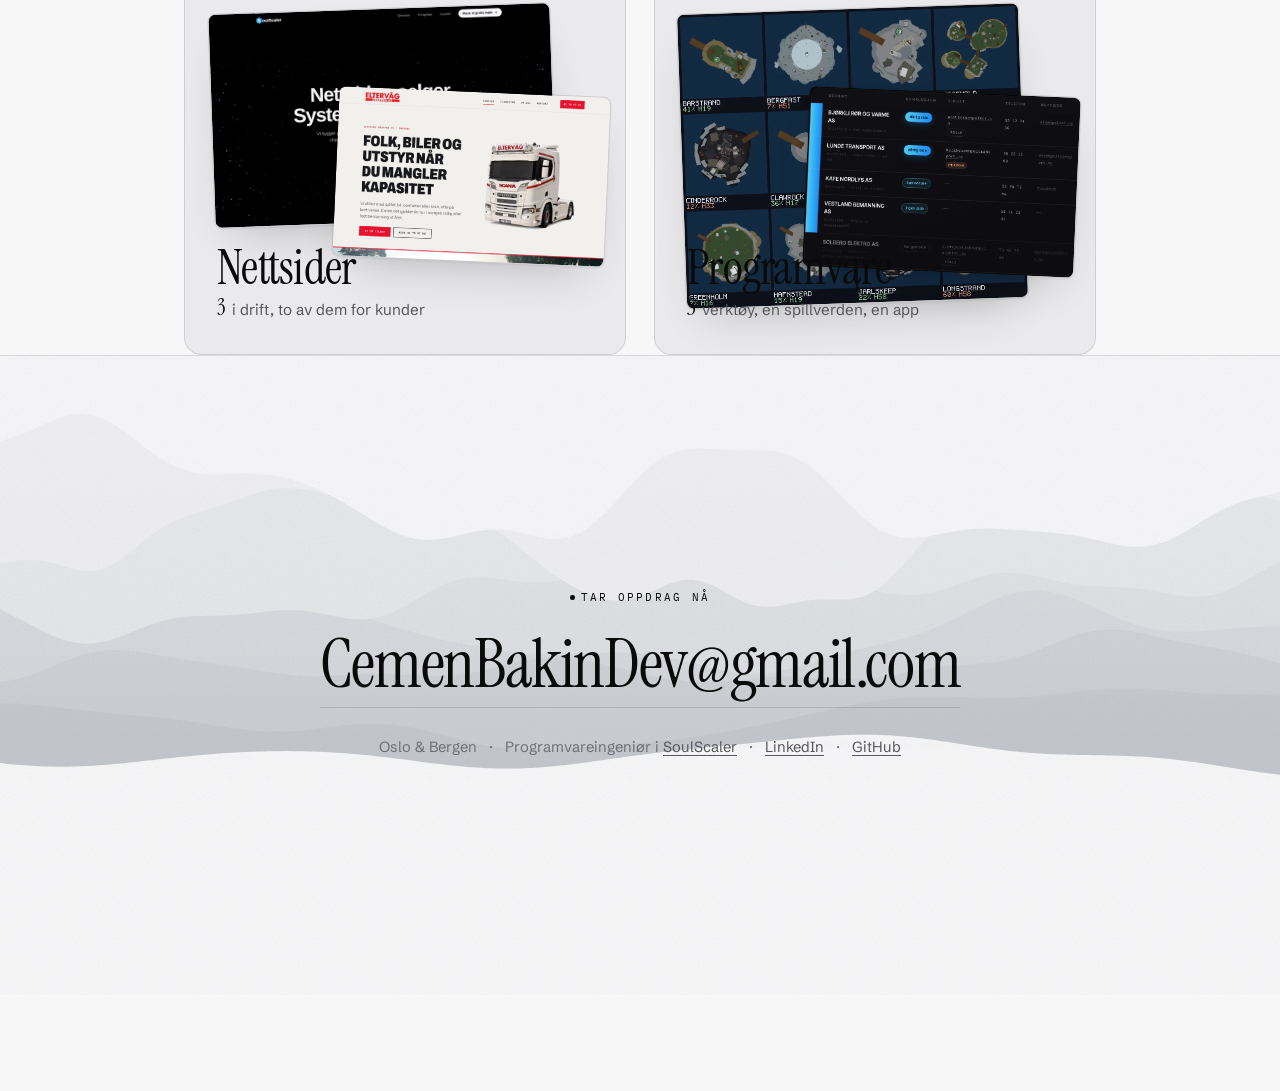
==== commit 6759e4eb: "Keep the row's controls under its intro on a phone Moving the section intro out of .track-head fixed" ====
--- a/index.html
+++ b/index.html
@@ -22,7 +22,7 @@
 <link rel="preconnect" href="https://fonts.googleapis.com">
 <link rel="preconnect" href="https://fonts.gstatic.com" crossorigin>
 <link rel="stylesheet" href="https://fonts.googleapis.com/css2?family=Instrument+Serif:ital@0;1&family=Schibsted+Grotesk:wght@400;500;600;700&family=IBM+Plex+Mono:wght@400;500&display=swap">
-<link rel="stylesheet" href="styles.css?v=9">
+<link rel="stylesheet" href="styles.css?v=10">
 <style>@view-transition { navigation: auto; }</style>
 </head>
 <body>
@@ -181,7 +181,7 @@
 
 </div><!-- /.sheet -->
 
-<script src="hero.js?v=9" defer></script>
-<script src="main.js?v=9" defer></script>
+<script src="hero.js?v=10" defer></script>
+<script src="main.js?v=10" defer></script>
 </body>
 </html>
--- a/styles.css
+++ b/styles.css
@@ -744,10 +744,20 @@
   gap: 1.5rem;
   align-items: end;
 }
+/* One column on a phone, and the DOM order is the reading order there:
+   heading, what the section is, then the controls immediately above the row
+   they drive. Two columns from 48rem, where the controls belong beside the
+   heading and the paragraph runs underneath both — which needs explicit
+   placement, since auto-placement would put the paragraph in the right-hand
+   column next to the heading. */
 @media (min-width: 48rem) {
   .track-head { grid-template-columns: minmax(0, 1fr) auto; }
+  .track-head > :first-child { grid-column: 1; grid-row: 1; }
+  .track-head .track-nav     { grid-column: 2; grid-row: 1; }
+  .track-head .sec-lede      { grid-column: 1 / -1; grid-row: 2; }
 }
 .track-head .sec { padding-top: clamp(3rem, 8vh, 4.5rem); }
+.track-head .sec-lede { margin-bottom: 0; }   /* the grid gap spaces it */
 
 /* The counter and the arrows are driven entirely by main.js, so they stay
    hidden until it has stamped the section. Without the script the row is
